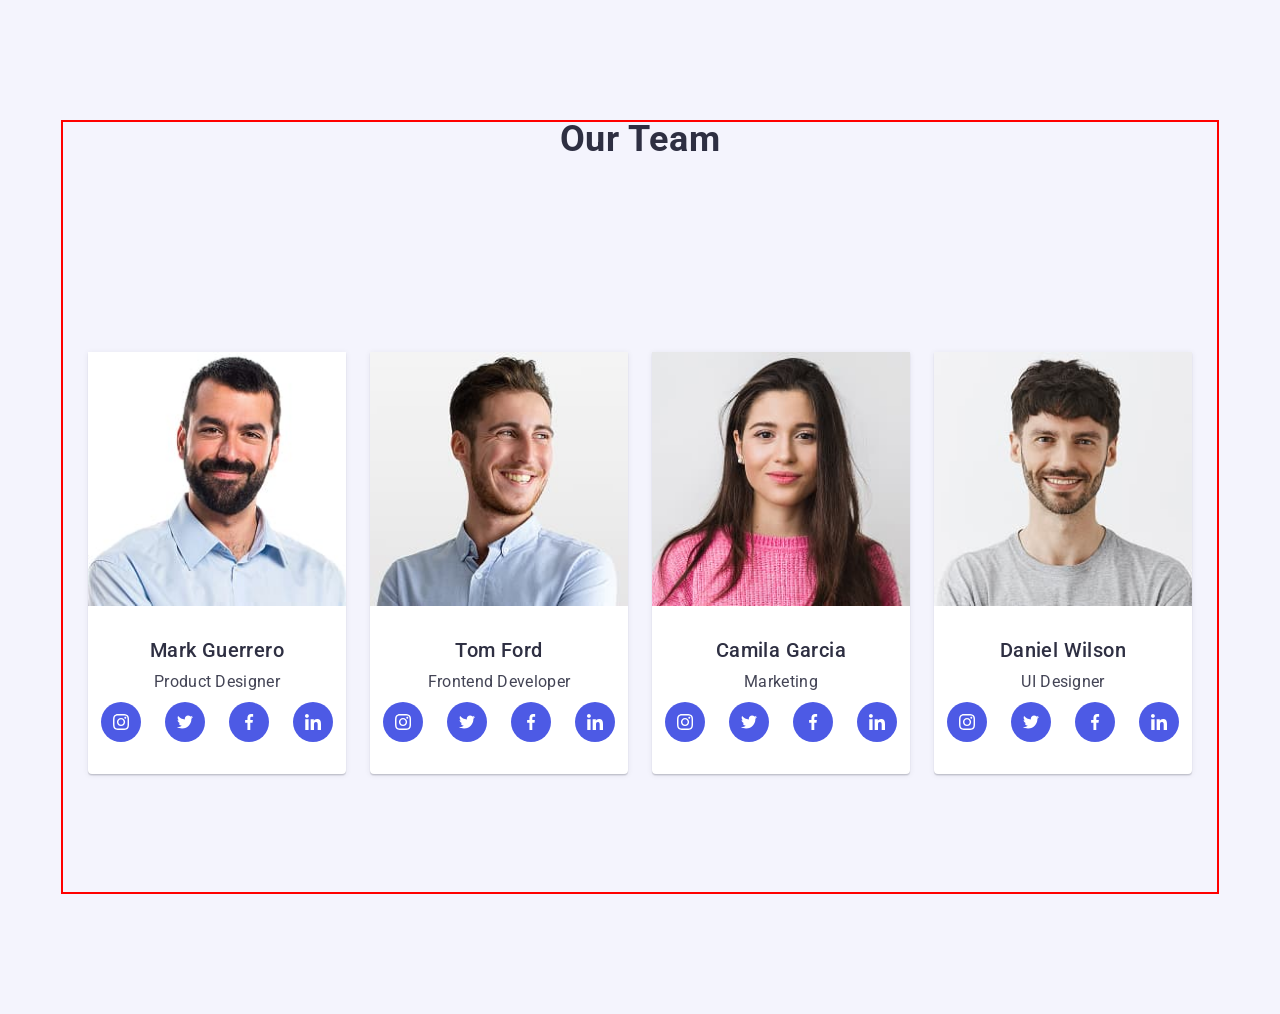
==== index.html @ e432838c "our-team-done_v1" ====
<!doctype html>
<html lang="en">
  <head>
    <meta charset="UTF-8" />
    <meta name="viewport" content="width=device-width, initial-scale=1.0" />
    <title>Web Studio</title>

    <!-- Normalize -->
    <link
      rel="stylesheet"
      href="https://cdnjs.cloudflare.com/ajax/libs/modern-normalize/3.0.1/modern-normalize.min.css"
      integrity="sha512-q6WgHqiHlKyOqslT/lgBgodhd03Wp4BEqKeW6nNtlOY4quzyG3VoQKFrieaCeSnuVseNKRGpGeDU3qPmabCANg=="
      crossorigin="anonymous"
      referrerpolicy="no-referrer"
    />

    <!-- Fonts -->
    <link rel="preconnect" href="https://fonts.googleapis.com" />
    <link rel="preconnect" href="https://fonts.gstatic.com" crossorigin />
    <link
      href="https://fonts.googleapis.com/css2?family=Raleway:ital,wght@0,700;1,700&family=Roboto:wght@100..900&display=swap"
      rel="stylesheet"
    />

    <!-- Custom CSS -->
    <link rel="stylesheet" href="./css/styles.css" />
  </head>
  <body>
    <!-- Header section -->
    <header class="header hide">
      <div class="container">
        <nav class="header-nav">
          <a class="logo header-logo" href="./index.html"
            >Web<span class="logo-part">Studio</span></a
          >

          <ul class="nav-menu">
            <li class="nav-menu-item">
              <a class="nav-menu-link current" href="./index.html">Studio</a>
            </li>
            <li class="nav-menu-item">
              <a class="nav-menu-link" href="./index.html">Portfolio</a>
            </li>
            <li class="nav-menu-item">
              <a class="nav-menu-link" href="./index.html">Contacts</a>
            </li>
          </ul>
        </nav>

        <address class="contacts">
          <ul class="contacts-list">
            <li class="contacts-item">
              <a class="contacts-link" href="mailto:info@devstudio.com"
                >info@devstudio.com</a
              >
            </li>
            <li class="contacts-item">
              <a class="contacts-link" href="tel:+110001111111"
                >+11 (000) 111-11-11</a
              >
            </li>
          </ul>
        </address>
      </div>
    </header>
    <main>
      <section class="hero hide">
        <div class="container">
          <div class="hero-wrapper">
            <h1 class="hero-title">Effective Solutions for Your Business</h1>
            <button class="btn" type="button">Order Service</button>
          </div>
        </div>
      </section>

      <!-- Section Our Features -->
      <section class="features section hide">
        <div class="container">
          <h2 class="visually-hidden">Our Features</h2>
          <ul class="features-menu">
            <li class="features-item">
              <div class="features-item-icon">
                <svg class="logo-icon" width="64" height="64">
                  <use href="./images/icons.svg#icon-antenna"></use>
                </svg>
              </div>
              <h3 class="features-item-name">Strategy</h3>
              <p class="features-item-text">
                Our goal is to identify the business problem to walk away with
                the perfect and creative solution.
              </p>
            </li>
            <li class="features-item">
              <div class="features-item-icon">
                <svg class="logo-icon" width="64" height="64">
                  <use href="./images/icons.svg#icon-clock"></use>
                </svg>
              </div>
              <h3 class="features-item-name">Punctuality</h3>
              <p class="features-item-text">
                Bring the key message to the brand's audience for the best price
                within the shortest possible time.
              </p>
            </li>
            <li class="features-item">
              <div class="features-item-icon">
                <svg class="logo-icon" width="64" height="64">
                  <use href="./images/icons.svg#icon-diagram"></use>
                </svg>
              </div>
              <h3 class="features-item-name">Diligence</h3>
              <p class="features-item-text">
                Research and confirm brands with the strongest digital growth
                opportunities and minimize risk.
              </p>
            </li>
            <li class="features-item">
              <div class="features-item-icon">
                <svg class="logo-icon" width="64" height="64">
                  <use href="./images/icons.svg#icon-astronaut"></use>
                </svg>
              </div>
              <h3 class="features-item-name">Technologies</h3>
              <p class="features-item-text">
                Design practice focused on digital experiences. We bring forth a
                deep passion for problem-solving.
              </p>
            </li>
          </ul>
        </div>
      </section>

      <!-- Section Our Team-->
      <section class="our-team section">
        <div class="container">
          <div class="our-team-wrapper">
            <h2 class="team-title">Our Team</h2>
            <ul class="our-team-menu">
              <li class="our-team-item">
                <img
                  class="team-photo"
                  src="./images/team-member-1.jpg"
                  width="264"
                  alt="Mark Guerrero"
                />
                <div class="team-content">
                  <h3 class="our-team-member">Mark Guerrero</h3>
                  <p class="our-team-position">Product Designer</p>
                  <div class="footer-icons">
                    <ul class="social-team-links">
                      <li class="footer-links">
                        <a
                          class="social-circle footer-social team-social"
                          href="./index.html"
                          target="_blank"
                        >
                          <svg class="social-icon" width="16" height="16">
                            <use href="./images/icons.svg#icon-instagram"></use>
                          </svg>
                        </a>
                      </li>
                      <li class="footer-links">
                        <a
                          class="social-circle footer-social team-social"
                          href="./index.html"
                          target="_blank"
                        >
                          <svg class="social-icon" width="16" height="16">
                            <use href="./images/icons.svg#icon-twitter"></use>
                          </svg>
                        </a>
                      </li>
                      <li class="footer-links">
                        <a
                          class="social-circle footer-social team-social"
                          href="./index.html"
                          target="_blank"
                        >
                          <svg class="social-icon" width="16" height="16">
                            <use href="./images/icons.svg#icon-facebook"></use>
                          </svg>
                        </a>
                      </li>
                      <li class="footer-links">
                        <a
                          class="social-circle footer-social team-social"
                          href="./index.html"
                          target="_blank"
                        >
                          <svg class="social-icon" width="16" height="16">
                            <use href="./images/icons.svg#icon-linkedin"></use>
                          </svg>
                        </a>
                      </li>
                    </ul>
                  </div>
                </div>
              </li>
              <li class="our-team-item">
                <img
                  class="team-photo"
                  src="./images/team-member-2.jpg"
                  width="264"
                  alt="Tom Ford"
                />
                <div class="team-content">
                  <h3 class="our-team-member">Tom Ford</h3>
                  <p class="our-team-position">Frontend Developer</p>
                  <div class="footer-icons">
                    <ul class="social-team-links">
                      <li class="footer-links">
                        <a
                          class="social-circle footer-social team-social"
                          href="./index.html"
                          target="_blank"
                        >
                          <svg class="social-icon" width="16" height="16">
                            <use href="./images/icons.svg#icon-instagram"></use>
                          </svg>
                        </a>
                      </li>
                      <li class="footer-links">
                        <a
                          class="social-circle footer-social team-social"
                          href="./index.html"
                          target="_blank"
                        >
                          <svg class="social-icon" width="16" height="16">
                            <use href="./images/icons.svg#icon-twitter"></use>
                          </svg>
                        </a>
                      </li>
                      <li class="footer-links">
                        <a
                          class="social-circle footer-social team-social"
                          href="./index.html"
                          target="_blank"
                        >
                          <svg class="social-icon" width="16" height="16">
                            <use href="./images/icons.svg#icon-facebook"></use>
                          </svg>
                        </a>
                      </li>
                      <li class="footer-links">
                        <a
                          class="social-circle footer-social team-social"
                          href="./index.html"
                          target="_blank"
                        >
                          <svg class="social-icon" width="16" height="16">
                            <use href="./images/icons.svg#icon-linkedin"></use>
                          </svg>
                        </a>
                      </li>
                    </ul>
                  </div>
                </div>
              </li>
              <li class="our-team-item">
                <img
                  class="team-photo"
                  src="./images/team-member-3.jpg"
                  width="264"
                  alt="Camila Garcia"
                />
                <div class="team-content">
                  <h3 class="our-team-member">Camila Garcia</h3>
                  <p class="our-team-position">Marketing</p>
                  <div class="footer-icons">
                    <ul class="social-team-links">
                      <li class="footer-links">
                        <a
                          class="social-circle footer-social team-social"
                          href="./index.html"
                          target="_blank"
                        >
                          <svg class="social-icon" width="16" height="16">
                            <use href="./images/icons.svg#icon-instagram"></use>
                          </svg>
                        </a>
                      </li>
                      <li class="footer-links">
                        <a
                          class="social-circle footer-social team-social"
                          href="./index.html"
                          target="_blank"
                        >
                          <svg class="social-icon" width="16" height="16">
                            <use href="./images/icons.svg#icon-twitter"></use>
                          </svg>
                        </a>
                      </li>
                      <li class="footer-links">
                        <a
                          class="social-circle footer-social team-social"
                          href="./index.html"
                          target="_blank"
                        >
                          <svg class="social-icon" width="16" height="16">
                            <use href="./images/icons.svg#icon-facebook"></use>
                          </svg>
                        </a>
                      </li>
                      <li class="footer-links">
                        <a
                          class="social-circle footer-social team-social"
                          href="./index.html"
                          target="_blank"
                        >
                          <svg class="social-icon" width="16" height="16">
                            <use href="./images/icons.svg#icon-linkedin"></use>
                          </svg>
                        </a>
                      </li>
                    </ul>
                  </div>
                </div>
              </li>
              <li class="our-team-item">
                <img
                  class="team-photo"
                  src="./images/team-member-4.jpg"
                  width="264"
                  alt="Daniel Wilson"
                />
                <div class="team-content">
                  <h3 class="our-team-member">Daniel Wilson</h3>
                  <p class="our-team-position">UI Designer</p>
                  <div class="footer-icons">
                    <ul class="social-team-links">
                      <li class="footer-links">
                        <a
                          class="social-circle footer-social team-social"
                          href="./index.html"
                          target="_blank"
                        >
                          <svg class="social-icon" width="16" height="16">
                            <use href="./images/icons.svg#icon-instagram"></use>
                          </svg>
                        </a>
                      </li>
                      <li class="footer-links">
                        <a
                          class="social-circle footer-social team-social"
                          href="./index.html"
                          target="_blank"
                        >
                          <svg class="social-icon" width="16" height="16">
                            <use href="./images/icons.svg#icon-twitter"></use>
                          </svg>
                        </a>
                      </li>
                      <li class="footer-links">
                        <a
                          class="social-circle footer-social team-social"
                          href="./index.html"
                          target="_blank"
                        >
                          <svg class="social-icon" width="16" height="16">
                            <use href="./images/icons.svg#icon-facebook"></use>
                          </svg>
                        </a>
                      </li>
                      <li class="footer-links">
                        <a
                          class="social-circle footer-social team-social"
                          href="./index.html"
                          target="_blank"
                        >
                          <svg class="social-icon" width="16" height="16">
                            <use href="./images/icons.svg#icon-linkedin"></use>
                          </svg>
                        </a>
                      </li>
                    </ul>
                  </div>
                </div>
              </li>
            </ul>
          </div>
        </div>
      </section>

      <!-- Section Our Portfolio-->
      <section class="our-portfolio section hide">
        <div class="container">
          <div class="portfolio-wrapper">
            <h2 class="portfolio-title">Our Portfolio</h2>
            <ul class="portfolio-menu">
              <li class="portfolio-item">
                <div class="portfolio-item-thumb">
                  <img
                    class="portfolio-img"
                    src="./images/our-project-1.jpg"
                    alt=""
                    width="360"
                    height="300"
                  />
                  <p class="overlay">
                    14 Stylish and User-Friendly App Design Concepts · Task
                    Manager App · Calorie Tracker App · Exotic Fruit Ecommerce
                    App · Cloud Storage App
                  </p>
                </div>
                <div class="portfolio-content">
                  <h3 class="portfolio-item-name">Banking App</h3>
                  <p class="portfolio-description">App</p>
                </div>
              </li>
              <li class="portfolio-item">
                <div class="portfolio-item-thumb">
                  <img
                    class="portfolio-img"
                    src="./images/our-project-2.jpg"
                    alt=""
                    width="360"
                    height="300"
                  />
                  <p class="overlay">
                    14 Stylish and User-Friendly App Design Concepts · Task
                    Manager App · Calorie Tracker App · Exotic Fruit Ecommerce
                    App · Cloud Storage App
                  </p>
                </div>
                <div class="portfolio-content">
                  <h3 class="portfolio-item-name">Cashless Payment</h3>
                  <p class="portfolio-description">Marketing</p>
                </div>
              </li>
              <li class="portfolio-item">
                <div class="portfolio-item-thumb">
                  <img
                    class="portfolio-img"
                    src="./images/our-project-3.jpg"
                    alt=""
                    width="360"
                    height="300"
                  />
                  <p class="overlay">
                    14 Stylish and User-Friendly App Design Concepts · Task
                    Manager App · Calorie Tracker App · Exotic Fruit Ecommerce
                    App · Cloud Storage App
                  </p>
                </div>
                <div class="portfolio-content">
                  <h3 class="portfolio-item-name">Meditation App</h3>
                  <p class="portfolio-description">App</p>
                </div>
              </li>
              <li class="portfolio-item">
                <div class="portfolio-item-thumb">
                  <img
                    class="portfolio-img"
                    src="./images/our-project-4.jpg"
                    alt=""
                    width="360"
                    height="300"
                  />
                  <p class="overlay">
                    14 Stylish and User-Friendly App Design Concepts · Task
                    Manager App · Calorie Tracker App · Exotic Fruit Ecommerce
                    App · Cloud Storage App
                  </p>
                </div>
                <div class="portfolio-content">
                  <h3 class="portfolio-item-name">Taxi Service</h3>
                  <p class="portfolio-description">Marketing</p>
                </div>
              </li>
              <li class="portfolio-item">
                <div class="portfolio-item-thumb">
                  <img
                    class="portfolio-img"
                    src="./images/our-project-5.jpg"
                    alt=""
                    width="360"
                    height="300"
                  />
                  <p class="overlay">
                    14 Stylish and User-Friendly App Design Concepts · Task
                    Manager App · Calorie Tracker App · Exotic Fruit Ecommerce
                    App · Cloud Storage App
                  </p>
                </div>
                <div class="portfolio-content">
                  <h3 class="portfolio-item-name">Screen Illustrations</h3>
                  <p class="portfolio-description">Design</p>
                </div>
              </li>
              <li class="portfolio-item">
                <div class="portfolio-item-thumb">
                  <img
                    class="portfolio-img"
                    src="./images/our-project-6.jpg"
                    alt=""
                    width="360"
                    height="300"
                  />
                  <p class="overlay">
                    14 Stylish and User-Friendly App Design Concepts · Task
                    Manager App · Calorie Tracker App · Exotic Fruit Ecommerce
                    App · Cloud Storage App
                  </p>
                </div>
                <div class="portfolio-content">
                  <h3 class="portfolio-item-name">Online Courses</h3>
                  <p class="portfolio-description">Marketing</p>
                </div>
              </li>
            </ul>
          </div>
        </div>
      </section>
    </main>

    <!-- Footer -->
    <footer class="footer hide">
      <div class="container">
        <div class="footer-flex">
          <div class="footer-left-part">
            <a class="logo footer-logo" href="./index.html"
              >Web<span class="logo-part">Studio</span></a
            >
            <p class="footer-text">
              Increase the flow of customers and sales for your business with
              digital marketing & growth solutions.
            </p>
          </div>
          <div class="footer-right-part">
            <p class="social-title">Social media</p>
            <div class="footer-icons">
              <ul class="social-footer-links">
                <li class="footer-links">
                  <a
                    class="social-circle footer-social"
                    href="./index.html"
                    target="_blank"
                  >
                    <svg class="social-icon" width="24" height="24">
                      <use href="./images/icons.svg#icon-instagram"></use>
                    </svg>
                  </a>
                </li>
                <li class="footer-links">
                  <a
                    class="social-circle footer-social"
                    href="./index.html"
                    target="_blank"
                  >
                    <svg class="social-icon" width="24" height="24">
                      <use href="./images/icons.svg#icon-twitter"></use>
                    </svg>
                  </a>
                </li>
                <li class="footer-links">
                  <a
                    class="social-circle footer-social"
                    href="./index.html"
                    target="_blank"
                  >
                    <svg class="social-icon" width="24" height="24">
                      <use href="./images/icons.svg#icon-facebook"></use>
                    </svg>
                  </a>
                </li>
                <li class="footer-links">
                  <a
                    class="social-circle footer-social"
                    href="./index.html"
                    target="_blank"
                  >
                    <svg class="social-icon" width="24" height="24">
                      <use href="./images/icons.svg#icon-linkedin"></use>
                    </svg>
                  </a>
                </li>
              </ul>
            </div>
          </div>
          <div class="footer-subscribe">
            <p class="social-title">Subscribe</p>
            <form class="footer-form" name="subscribeForm">
              <label class="footer-form-label">
                <input
                  class="footer-form-field"
                  type="email"
                  name="email"
                  placeholder="E-mail"
                />
              </label>

              <button class="btn-subscribe" type="submit">
                Subscribe
                <svg class="subscribe-icon" width="24" height="24">
                  <use href="./images/icons.svg#icon-send"></use>
                </svg>
              </button>
            </form>
          </div>
        </div>
      </div>
    </footer>

    <!-- Modal window -->

    <div class="backdrop">
      <div class="modal">
        <button
          class="modal-button"
          type="button"
          aria-label="Close modal button"
        >
          <svg class="modal-button-icon" width="8" height="8">
            <use href="./images/icons.svg#icon-close"></use>
          </svg>
        </button>
        <p class="modal-title">Leave your contacts and we will call you back</p>

        <form class="order-form" name="order">
          <div class="order-wrapper">
            <label class="order-label" for="userName">Name</label>
            <div class="order-field">
              <input
                class="order-input"
                type="text"
                id="userName"
                name="userName"
              />
              <svg class="order-icon" width="18" height="24">
                <use href="./images/icons.svg#icon-person"></use>
              </svg>
            </div>
          </div>

          <div class="order-wrapper">
            <label class="order-label" for="userPhone">Phone</label>
            <div class="order-field">
              <input
                class="order-input"
                type="tel"
                id="userPhone"
                name="userPhone"
              />
              <svg class="order-icon" width="18" height="24">
                <use href="./images/icons.svg#icon-phone"></use>
              </svg>
            </div>
          </div>

          <div class="order-wrapper">
            <label class="order-label" for="userEmail">Email</label>
            <div class="order-field">
              <input
                class="order-input"
                type="email"
                id="userEmail"
                name="userEmail"
              />
              <svg class="order-icon" width="18" height="24">
                <use href="./images/icons.svg#icon-email"></use>
              </svg>
            </div>
          </div>

          <div class="order-wrapper">
            <label class="order-label" for="userComment">Comment</label>
            <textarea
              class="order-comment"
              name="userComment"
              id="userComment"
              rows="8"
              placeholder="Text input"
            ></textarea>
          </div>

          <div class="user-policy-row">
            <label class="user-policy">
              <input
                class="user-policy-check visually-hidden"
                type="checkbox"
                name="userPolicy"
                id="userPolicy"
                value="true"
                checked
              />
              <span class="order-toggler">
                <svg class="policy-icon" width="10" height="8">
                  <use href="./images/icons.svg#icon-check"></use>
                </svg>
              </span>
              <span class="policy-text">
                I accept the terms and conditions of the
                <a class="policy-link" href="#">Privacy Policy</a>
              </span>
            </label>
          </div>

          <div class="send-button">
            <button class="btn send-btn" type="submit">Send</button>
          </div>
        </form>
      </div>
    </div>
  </body>
</html>
---- css/styles.css ----
.hide {
    display: none;
}

/* #region base */
ul,
li {
    padding: 0;
    margin: 0;
    list-style-type: none;
}

body {
    font-family: Roboto, sans-serif;
    color: #434455;
    background-color: #fff;
}

a {
    text-decoration: none;
    color: currentColor;
}

p {
    line-height: 1.5;
    letter-spacing: 0.02em;
    margin: 0;
}

button {
    padding: 0;
    border: none;
    background-color: transparent;
    cursor: pointer;
}

address {
    font-style: normal;
}

h1, h2, h3, h4, h5, h6 {
    margin: 0;
}

h2 {
    font-weight: 700;
    font-size: 36px;
    line-height: 1.11;
    letter-spacing: 0.02em;
    text-align: center;
    color: #2e2f42;
}

h3 {
    line-height: 1.2;
    letter-spacing: 0.02em;
    color: #2e2f42;
}

img {
    display: block;
    max-width: 100%;
    height: auto;
}

.container {
    min-width: 320px;
    max-width: 320px;
    padding: 0 16px;
    margin: 0 auto;

    outline: 2px solid red;
    outline-offset: -2px;;
} 

@media screen and (min-width: 768px){
    .container {
        max-width: 768px;
    }
}

@media screen and (min-width: 1158px){
    .container {
        max-width: 1158px;
        padding: 0 15px;
    }
}

/* #endregion */

.logo {
    margin-right: 76px;
    font-family: "Raleway", sans-serif;
    font-weight: 700;
    font-size: 18px;
    line-height: 1.17;
    letter-spacing: 0.03em;
    text-transform: uppercase;
    color: #4d5ae5;

}

.section {
    padding-bottom: 96px;
    padding-top: 96px;

}

@media only screen and (min-width: 1158px) {
  .section {
    padding-bottom: 120px;
    padding-top: 120px;
  }

}
.header-logo .logo-part {
    color: #2e2f42;
}

.header {
    border-bottom: 1px solid #e7e9fc;
    box-shadow: 0 1px 6px 0 rgba(46, 47, 66, 0.08), 0 1px 1px 0 rgba(46, 47, 66, 0.16), 0 2px 1px 0 rgba(46, 47, 66, 0.08);
}

.header > .container {
    display: flex;
    align-items: center;
}

.header-nav {
    display: flex;
    align-items: center;
}

.nav-menu {
    display: flex;
    align-items: flex-start;
    justify-content: flex-start;
    flex-direction: row;
    gap: 40px;
      
}

.contacts {
    margin-left: auto;
}

.contacts-list {
    display: flex;
    gap: 40px;
}

.nav-menu-link {
    display: block;
    padding: 24px 0;
    font-weight: 500;
    font-size: 16px;
    line-height: 1.5;
    letter-spacing: 0.02em;
    color: #2e2f42;

    transition: color 250ms cubic-bezier(0.4, 0, 0.2, 1);
}

.nav-menu-link.current {
    position: relative;
}

.nav-menu-link.current::after {
    content: '';
    position: absolute;
    left: 0;
    bottom: -1px;
    width: 100%;
    height: 4px;
    border-radius: 2px;
    background-color: #404bbf;
}

.nav-menu-link:hover,
.nav-menu-link:focus,
.contacts-link:hover,
.contacts-link:focus,
.nav-menu-link.current {
    color: #404bbf;
}

.contacts-link {
    display: block;
    padding: 24px 0;
    font-size: 16px;
    line-height: 1.5;
    letter-spacing: 0.02em;
    color: #434455;
    transition: color 250ms cubic-bezier(0.4, 0, 0.2, 1);
}

/* #region Footer */
.footer-logo .logo-part {
    color: #f4f4fd;
}

.footer-logo {
    margin-bottom: 16px;
}

.footer-text {
    color: #f4f4fd;
}
/* #endregion */

/* #region Hero */
.hero
 {
    /* max-width: 1440px;
    margin: 0 auto; */
    background-color: #2e2f42;
    padding: 188px 0;
    background-image: 
        linear-gradient(rgba(46, 47, 66, 0.7), rgba(46, 47, 66, 0.7)),
        url(../images/hero-bg.jpg);
    background-size: cover;
    background-repeat: no-repeat;
    background-position: center;
}


.hero-title {
    width: 496px;
    margin-bottom: 48px;
    font-size: 56px;
    line-height: 1.07;
    letter-spacing: 0.02em;
    text-align: center;
    color: #fff;
}

.hero-wrapper {
    display: flex;
    align-items: center;
    flex-direction: column;

}

.btn {
    border-radius: 4px;
    padding: 16px 32px;
    box-shadow: 0 4px 4px 0 rgba(0, 0, 0, 0.15);
    line-height: 1.5;
    letter-spacing: 0.04em;
    background-color: #4d5ae5;
    color: #fff;
    font-weight: 500;
    font-size: 16px;
    transition: background-color 250ms cubic-bezier(0.4, 0, 0.2, 1);
}

.btn:focus,
.btn:hover {
    background-color: #404bbf;
    
}
/* #endregion */


/* #region Features */



.features-menu {
    display: flex;
    justify-content: center;
    gap: 24px;
}


.visually-hidden,
.read-only {
        position: absolute;
        width: 1px;
        height: 1px;
        margin: -1px;
        border: 0;
        padding: 0;
        white-space: nowrap;
        clip-path: inset(100%);
        clip: rect(0 0 0 0);
        overflow: hidden;
    }

.features-item-icon {
    border: 1px solid #8e8f99;
    border-radius: 4px;
    width: 264px;
    height: 112px;
    background-color: #f4f4fd;
    margin-bottom: 8px;
    display: flex;
    align-items: center;
    justify-content: center;
}

.features-item-name {
    margin-bottom: 8px;
    font-weight: 500;
    font-size: 20px;
    line-height: 1.2;
    letter-spacing: 0.02em;

}

.features-item-text {
    line-height: 1.5;
    letter-spacing: 0.02em;

}

.features-item {
    
    width: calc((100% - 24px * 3) / 4);
}

/* #endregion */

/* #region Our Team */

.our-team {
    background-color: #f4f4fd;
}



.our-team-menu {
    display: flex;
    flex-direction: column;
    align-items: center;
    justify-content: center;   
    gap: 72px;
}

@media only screen and (min-width: 767.98px) {
  .our-team-menu {
    flex-direction: row;
    flex-wrap: wrap;
    /* gap: 32px; */
    gap: 64px 24px;
    padding: 108px 96px;
  }
}

@media only screen and (min-width: 1158px) {
    .our-team-menu {
        gap: 24px;
        padding: 120px 0px;
    }
}

.our-team-wrapper > .team-title {
    margin-bottom: 72px;
}

.our-team-item {
    background-color: #fff;
    border-radius: 0 0 4px 4px;
    /* width: 264px; */
    box-shadow: 0 2px 1px 0 rgba(46, 47, 66, 0.08), 0 1px 1px 0 rgba(46, 47, 66, 0.16), 0 1px 6px 0 rgba(46, 47, 66, 0.08);
}

@media only screen and (min-width: 768px) {
.our-team-item {
    width: calc((100% - 32px * 1) / 2);
  }
}

@media only screen and (min-width: 1158px) {
    .our-team-item {
        width: calc((100% - 32px * 3) / 4);
    }
}

.our-team-member {
    text-align: center;
    line-height: 1.2;
    font-weight: 500;
    font-size: 20px;
    margin-bottom: 8px;
}


.team-content {
    padding: 32px 16px;
}



.our-team-position {
    text-align: center;
    padding-bottom: 8px;
}

.social-circle {
    background-color: #4d5ae5;
    border-radius: 50%;
    overflow: hidden;
    display: flex;
    align-items: center;
    justify-content: center;
    transition: background-color 250ms cubic-bezier(0.4, 0, 0.2, 1);
}


.social-team-links {
    display: flex;
    align-items: center;
    justify-content: center;
    gap: 24px;
}

.member-socials {
    display: flex;
    align-items: center;
    justify-content: center;
    gap: 36px;
}

/* #endregion */

/* #region Our Portfolio */


.portfolio-menu {
    display: flex;
    flex-wrap: wrap;
    column-gap: 24px;
    row-gap: 48px;
}

.portfolio-item {
    width: calc((100% - 24px * 2) / 3);
    transition: box-shadow 250ms cubic-bezier(0.4, 0, 0.2, 1);
}

.portfolio-content {
    padding: 32px 16px;
    border: 1px solid #e7e9fc;
    border-top: none;
}

.portfolio-title {
    margin-bottom: 72px;
}

.portfolio-img {
    margin-bottom: 32px;
}

.portfolio-item-thumb {
    position: relative;
    overflow: hidden;
}

.overlay {
    position: absolute;
    top: 0;
    left: 0;
    transform: translateY(100%);
    transition: transform 250ms cubic-bezier(0.4, 0, 0.2, 1);
    

    padding: 40px 32px;
    width: 100%;
    height: 100%;

    display: flex;


    font-size: 16px;
    line-height: 1.5;
    letter-spacing: 0.02em;
    color: #f4f4fd;
    background-color: #4d5ae5;
}

.portfolio-item:hover {
    box-shadow: 
        0 2px 1px 0 rgba(46, 47, 66, 0.08),
        0 1px 1px 0 rgba(46, 47, 66, 0.16),
        0 1px 6px 0 rgba(46, 47, 66, 0.08);
}

.portfolio-item:hover .overlay{
    transform: translateY(0);
    
}


.portfolio-item-name {
    font-weight: 500;
    font-size: 20px;
    line-height: 1.2;
    margin-bottom: 8px;
}

.portfolio-description {
    font-weight: 400;
    font-size: 16px;
    line-height: 1.5;
    margin-bottom: 0;
}
/* #endregion */

/* #region Footer */
.footer {
    padding: 100px 0;
    background-color: #2e2f42;
}

.footer-left-part {
    display: flex;
    flex-direction: column;
    width: 264px;
    margin-right: 120px;
}

.footer-right-part {
    width: 208px;
    height: 80px;
    margin-right: 80px;
}

.footer-flex {
    display: flex;
    align-items: baseline;
}

.social-title {
    font-weight: 500;
    font-size: 16px;
    line-height: 1.5;
    letter-spacing: 0.02em;
    color: #fff;
    margin-bottom: 16px;
}

.social-footer-links {
    display: flex;
    align-items: center;
    justify-content: center;
    gap: 16px;
}


.footer-social {
    fill: #fff;
    height: 40px;
    width: 40px;
}


.social-circle:hover,
.social-circle:focus {
    background-color: #31d0aa;
}


.team-social:hover,
.team-social:focus {
    background-color: #404bbf;
}

.footer-form {
    display: flex;
    gap: 24px;
}

.footer-subscribe {
    width: 453px;
    height: 80px;
}


.footer-form-field {
    border: 1px solid #fff;
    border-radius: 4px;
    width: 264px;
    height: 40px;
    box-shadow: 0 4px 4px 0 rgba(0, 0, 0, 0.15);
    outline: transparent;
    background-color: transparent;
    color: #fff;
    padding-left: 16px;
    transition: border 250ms cubic-bezier(0.4, 0, 0.2, 1);
    font-weight: 400;
    font-size: 12px;
    line-height: 2;
    letter-spacing: 0.04em;
}

.footer-form-field::placeholder {
    font-weight: 400;
    font-size: 12px;
    line-height: 2;
    letter-spacing: 0.04em;
    color: #fff;
}

.footer-form-field:hover,
.footer-form-field:focus {
    border: 1px solid #31d0aa;
}

.btn-subscribe {
    display: flex;
    align-items: center;
    justify-content: center;
    gap: 16px;

    padding: 8px 24px;
    min-width: 165px;
    height: 40px;
    background-color: #4d5ae5;
    border-radius: 4px;
    border: none;

    font-family: "Roboto", sans-serif;
    font-weight: 500;
    font-size: 16px;
    line-height: 1.5;
    letter-spacing: 0.04em;
    text-align: center;
    color: #fff;
    transition: background-color 250ms cubic-bezier(0.4, 0, 0.2, 1);
    
}

.btn-subscribe:hover,
.btn-subscribe:focus {
    background-color: #31d0aa;
}

.subscribe-icon {
    fill: #fff;
}

/* #endregion */

/* #region Modal window */
.backdrop {
    position: fixed;
    top: 0;
    left: 0;
    width: 100%;
    height: 100%;
    background-color: rgba(46, 47, 66, 0.4);

    opacity: 0;
    visibility: hidden;
    pointer-events: none;
}

.backdrop.is-open {
    opacity: 1;
    visibility: visible;
    pointer-events: initial;
}
.modal {
    position: absolute;
    top: 50%;
    left: 50%;
    transform: translate(-50%, -50%);
    width: 408px;
    min-height: 584px;

    padding: 72px 24px 24px 24px;

    border-radius: 4px;
    background-color: #fcfcfc;
    box-shadow: 0 1px 1px 0 rgba(0, 0, 0, 0.14), 0 1px 3px 0 rgba(0, 0, 0, 0.12), 0 2px 1px 0 rgba(0, 0, 0, 0.2);
}

.modal-button {
    border: 1px solid rgba(0, 0, 0, 0.1);
    position: absolute;
    background-color: #e7e9fc;
    border-radius: 4px;
    height: 24px;
    width: 24px;
    overflow: hidden;
    display: flex;
    align-items: center;
    justify-content: center;
    border-radius: 50%;
    top: 24px;
    right: 24px;
    fill: #2e2f42;
    transition: fill 250ms cubic-bezier(0.4, 0, 0.2, 1), background-color 250ms cubic-bezier(0.4, 0, 0.2, 1);
}

.modal-button:hover,
.modal-button:focus{
    fill: #fff;
    background-color: #404bbf;
}

.modal-title {
    font-weight: 500;
    font-size: 16px;
    margin-bottom: 16px;
    line-height: 1.5;
    letter-spacing: 0.02em;
    text-align: center;
    color: #2e2f42;
}
/* #endregion */

/* #region Form */

.order-form {
    display: flex;
    flex-direction: column;
    gap: 8px;
}

.order-wrapper {
    font-weight: 400;
    font-size: 12px;
    line-height: 1.17;
    letter-spacing: 0.04em;
    color: #8e8f99;
}


.order-label {
    display: block;
    margin-bottom: 4px;
}

.order-field {
    position: relative;
}

.order-input {
    width: 100%;
    height: 40px;
    padding: 11px 38px;
    border: 1px solid rgba(46, 47, 66, 0.4);
    border-radius: 4px;
    outline: transparent;
    transition: border 250ms cubic-bezier(0.4, 0, 0.2, 1);
}

.order-input:focus {
    border: 1px solid #4d5ae5;
}

.order-icon {
    position: absolute;
    top: 50%;
    left: 16px;
    transform: translateY(-50%);
    fill: #2e2f42;
    pointer-events: none;
    transition: fill 250ms cubic-bezier(0.4, 0, 0.2, 1);
}

.order-input:focus + .order-icon {
    fill: #4d5ae5;
}

.order-comment {
    width: 100%;
    height: 120px; 


    font-size: 12px;
    line-height: 1.17;
    letter-spacing: 0.04em;

    padding: 8px 16px;

    outline: none;
    color: #2e2f42;
    border: 1px solid rgba(46, 47, 66, 0.4);
    border-radius: 4px;
    resize: none;

    transition: border 250ms cubic-bezier(0.4, 0, 0.2, 1);
}

.order-comment::placeholder {
    color: rgba(46, 47, 66, 0.4);
}

.order-comment:focus {
    border: 1px solid #4d5ae5;
}

/* Custom checkbox */

.user-policy-row {
    display: flex;
    align-items: center;
    justify-content: flex-start;
}

.user-policy {
    display: flex;
    align-items: center;
    justify-content: flex-start;
    flex-direction: row;
    gap: 8px;
    /* margin-bottom: 24px; */
    font-weight: 400;
    font-size: 12px;
    line-height: 1.33;
    letter-spacing: 0.04em;
    color: #8e8f99;
}

.order-toggler {
    display: flex;
    align-items: center;
    justify-content: center;
    height: 16px;
    width: 16px;
    border-radius: 2px;
    border: 1px solid rgba(46, 47, 66, 0.4);
    cursor: pointer;
    flex-shrink: 0;
    background-color:transparent;
    transition: background-color 250ms cubic-bezier(0.4, 0, 0.2, 1);
}

.user-policy-check:checked + .order-toggler {
    background-color: #404bbf;
    border-color: transparent;
}
.policy-icon {
    opacity: 0;
    transition: opacity 250ms cubic-bezier(0.4, 0, 0.2, 1);
}

.user-policy-check:checked + .order-toggler > .policy-icon {
    opacity: 1;
}

.policy-link {
    line-height: 1.33;
    text-decoration: underline;
    text-decoration-skip-ink: none;
    color: #4d5ae5;
}

.send-button {
    display: flex;
    align-items: center;
    justify-content: center;
    margin-top: 16px;
}

.send-btn {
    width: 169px;
    height: 56px;
}

/* #endregion */
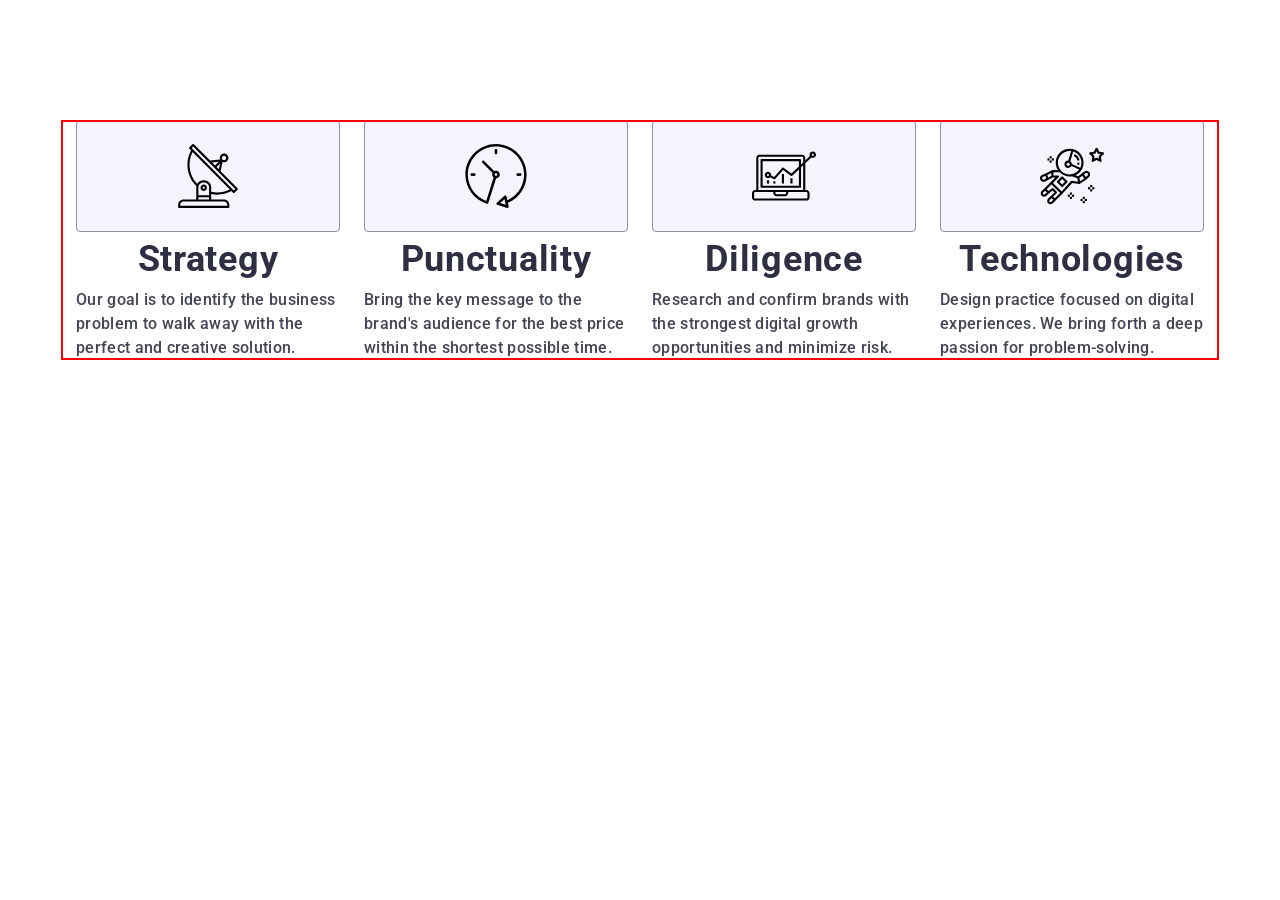
==== commit 8f41aea9: "our-team and feat half done" ====
--- a/index.html
+++ b/index.html
@@ -74,12 +74,12 @@
       </section>
 
       <!-- Section Our Features -->
-      <section class="features section hide">
+      <section class="features section">
         <div class="container">
           <h2 class="visually-hidden">Our Features</h2>
           <ul class="features-menu">
             <li class="features-item">
-              <div class="features-item-icon">
+              <div class="features-item-icon hide">
                 <svg class="logo-icon" width="64" height="64">
                   <use href="./images/icons.svg#icon-antenna"></use>
                 </svg>
@@ -91,7 +91,7 @@
               </p>
             </li>
             <li class="features-item">
-              <div class="features-item-icon">
+              <div class="features-item-icon hide">
                 <svg class="logo-icon" width="64" height="64">
                   <use href="./images/icons.svg#icon-clock"></use>
                 </svg>
@@ -103,7 +103,7 @@
               </p>
             </li>
             <li class="features-item">
-              <div class="features-item-icon">
+              <div class="features-item-icon hide">
                 <svg class="logo-icon" width="64" height="64">
                   <use href="./images/icons.svg#icon-diagram"></use>
                 </svg>
@@ -115,7 +115,7 @@
               </p>
             </li>
             <li class="features-item">
-              <div class="features-item-icon">
+              <div class="features-item-icon hide">
                 <svg class="logo-icon" width="64" height="64">
                   <use href="./images/icons.svg#icon-astronaut"></use>
                 </svg>
@@ -131,7 +131,7 @@
       </section>
 
       <!-- Section Our Team-->
-      <section class="our-team section">
+      <section class="our-team section hide">
         <div class="container">
           <div class="our-team-wrapper">
             <h2 class="team-title">Our Team</h2>
--- a/css/styles.css
+++ b/css/styles.css
@@ -269,8 +269,27 @@
 
 .features-menu {
     display: flex;
+    flex-direction: column;
+    align-items: center;
     justify-content: center;
+    gap: 72px;
+  
+}
+
+@media only screen and (min-width: 767.98px) {
+  .features-menu {
     gap: 24px;
+    flex-direction: row;
+    flex-wrap: wrap;
+  }
+}
+
+@media only screen and (min-width: 1158px) {
+    .features-menu {
+        display: flex;
+        justify-content: center;
+        gap: 24px;
+    }
 }
 
 
@@ -288,36 +307,60 @@
         overflow: hidden;
     }
 
-.features-item-icon {
-    border: 1px solid #8e8f99;
-    border-radius: 4px;
-    width: 264px;
-    height: 112px;
-    background-color: #f4f4fd;
+
+
+@media only screen and (min-width: 1158px) {
+  .features-item-icon {
+        border: 1px solid #8e8f99;
+        border-radius: 4px;
+        width: 264px;
+        height: 112px;
+        background-color: #f4f4fd;
+        margin-bottom: 8px;
+        display: flex;
+        align-items: center;
+        justify-content: center;
+  }
+}
+
+.features-item-name {
+    font-weight: 700;
+    font-size: 36px;
     margin-bottom: 8px;
-    display: flex;
-    align-items: center;
-    justify-content: center;
-}
-
-.features-item-name {
-    margin-bottom: 8px;
+    line-height: 1.11;
+    letter-spacing: 0.02em;
+    text-align: center;
+    /* margin-bottom: 8px;
     font-weight: 500;
     font-size: 20px;
     line-height: 1.2;
-    letter-spacing: 0.02em;
-
-}
+    letter-spacing: 0.02em; */
+}
+
+
 
 .features-item-text {
+    font-weight: 500;
+    font-size: 16px;
     line-height: 1.5;
     letter-spacing: 0.02em;
-
 }
 
 .features-item {
+    width: 100%;
     
-    width: calc((100% - 24px * 3) / 4);
+}
+
+@media only screen and (min-width: 767.98px) {
+  .features-item {
+    width: calc((100% - 24px * 1) / 2);
+  }
+}
+
+@media only screen and (min-width: 1158px) {
+    .features-item {
+        width: calc((100% - 24px * 3) / 4);
+    }
 }
 
 /* #endregion */
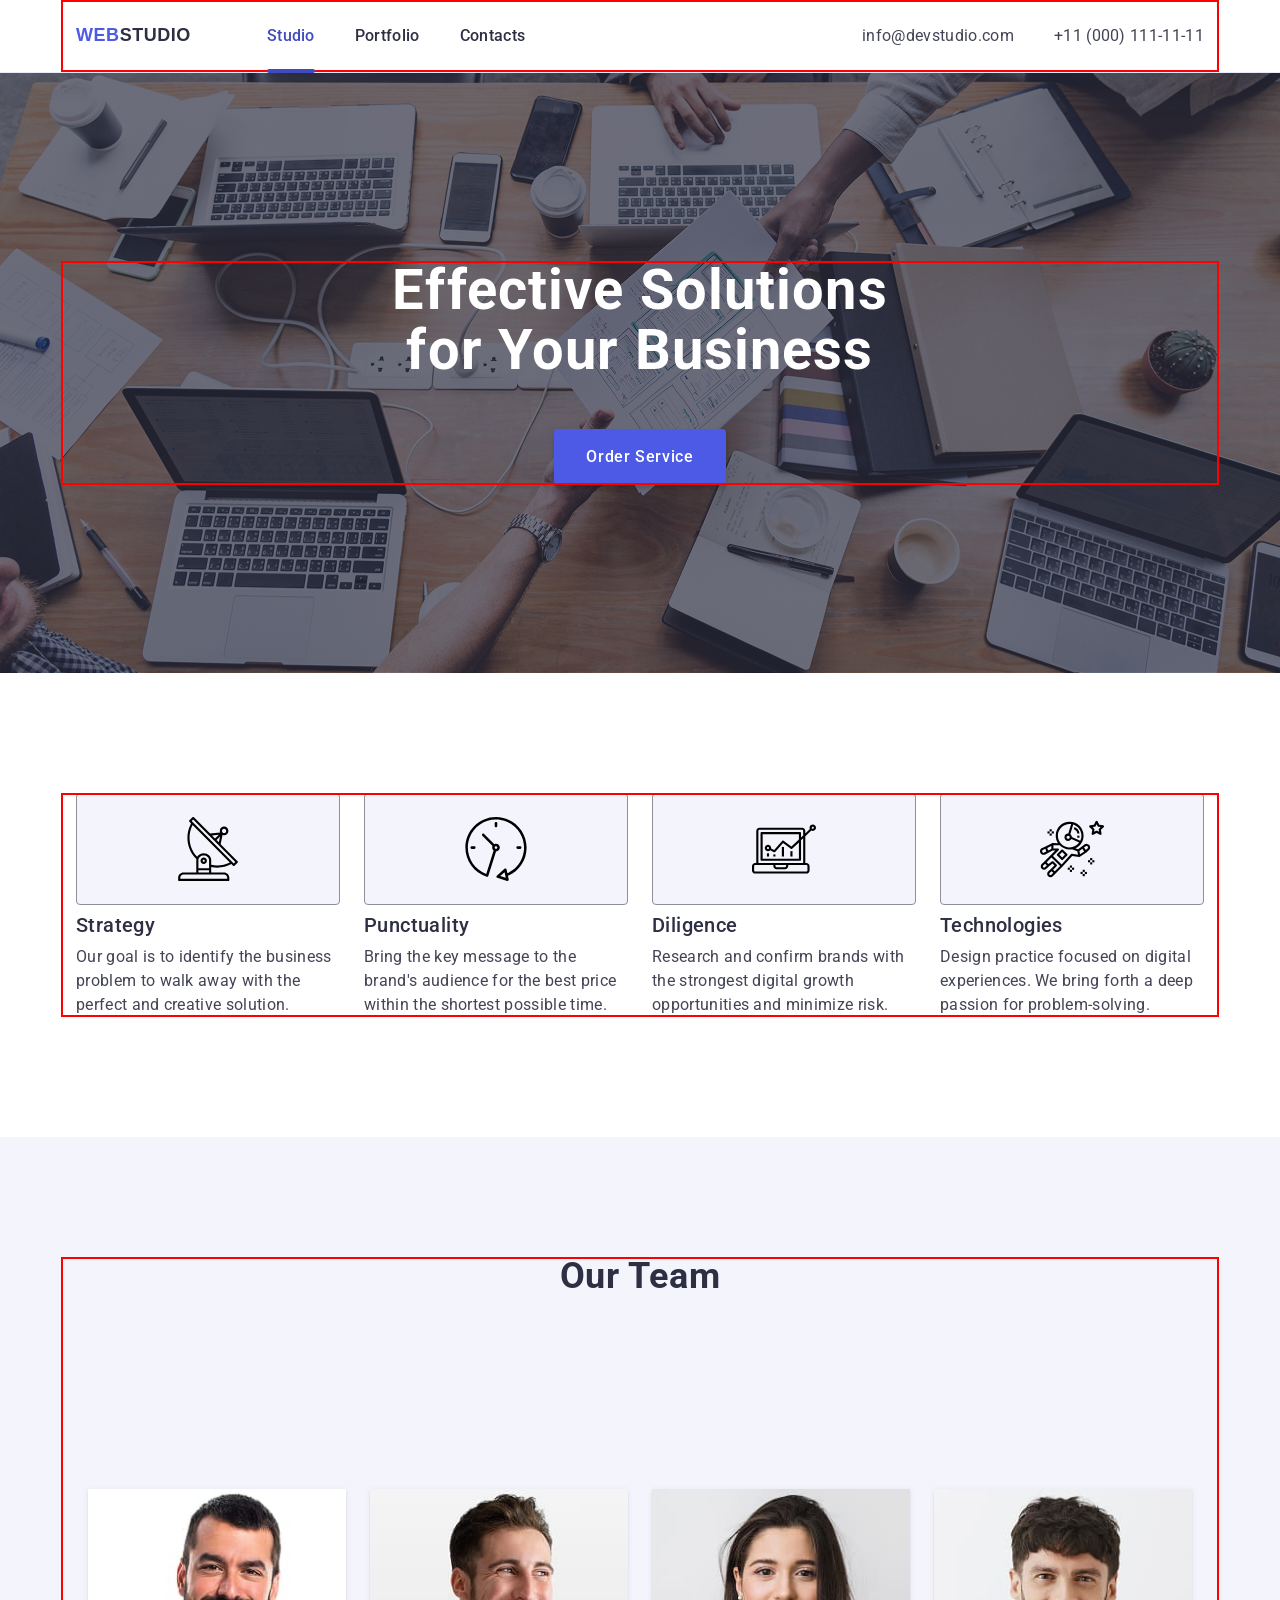
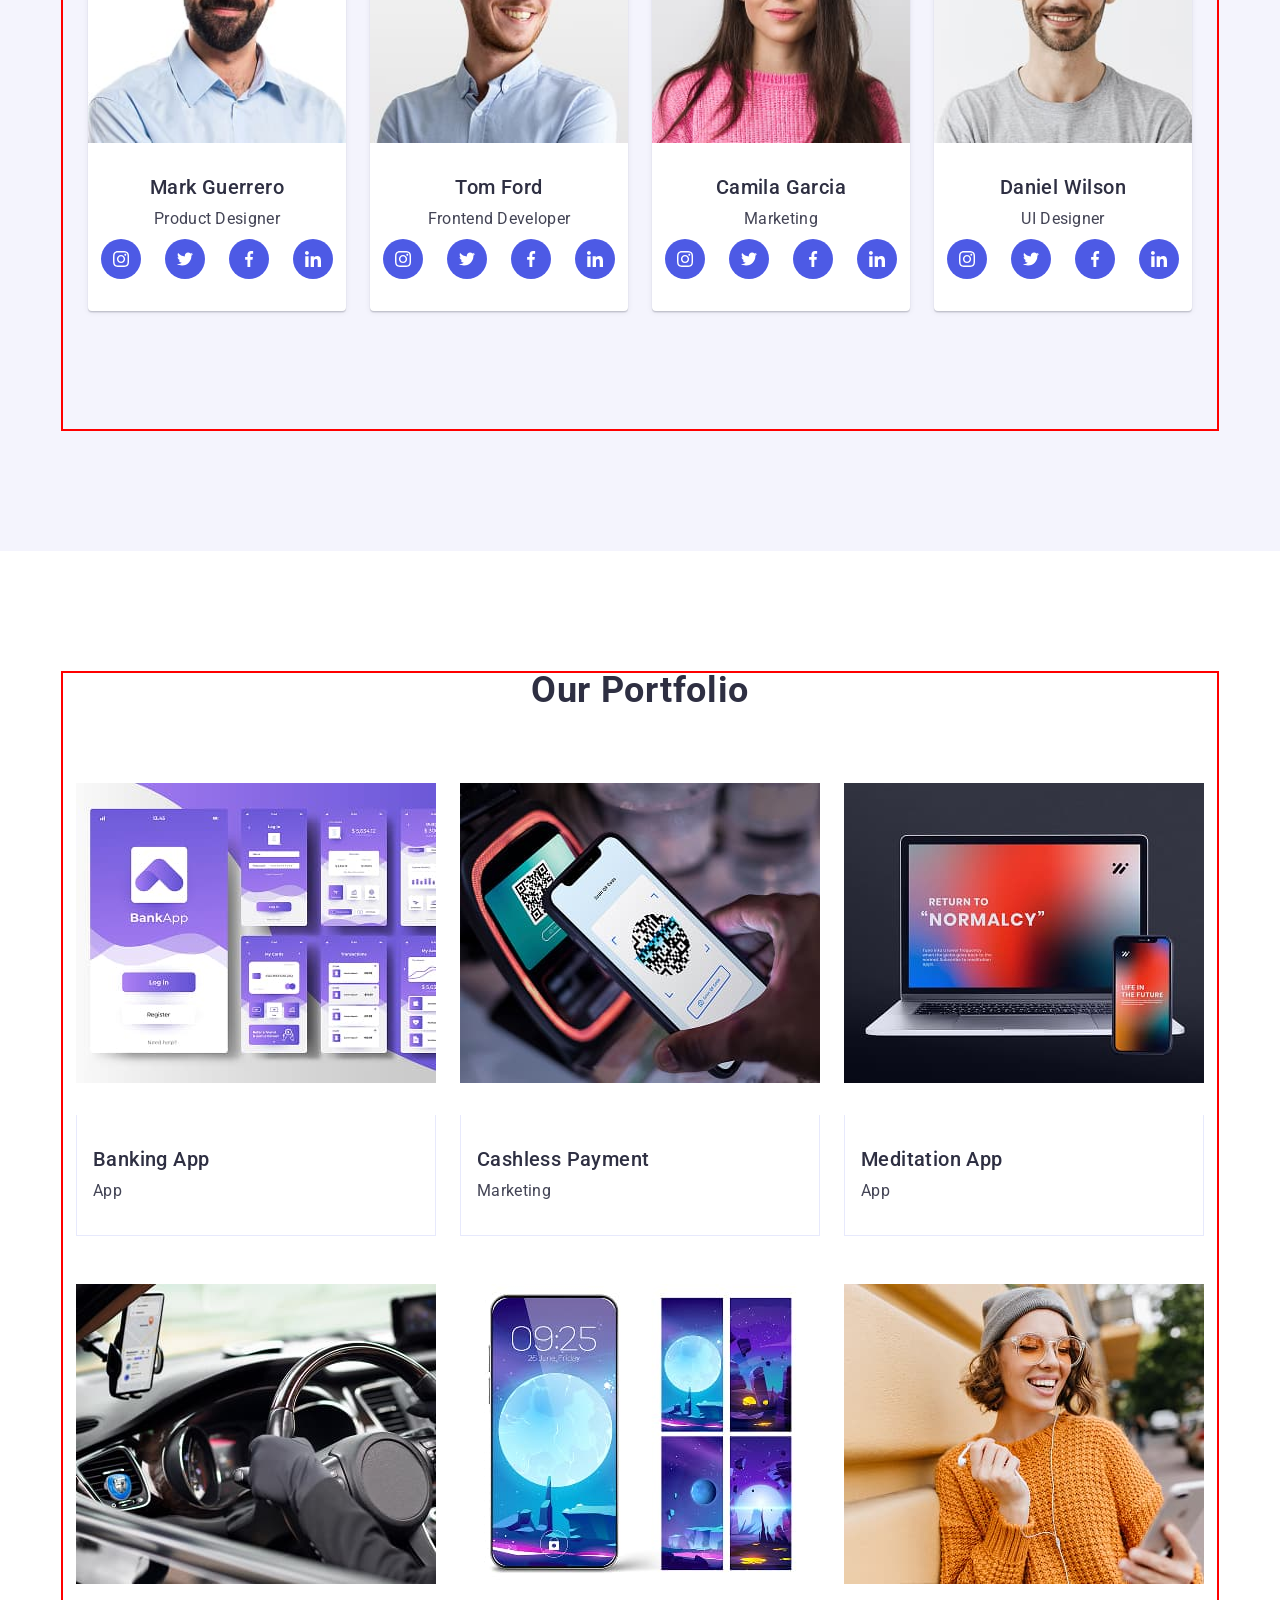
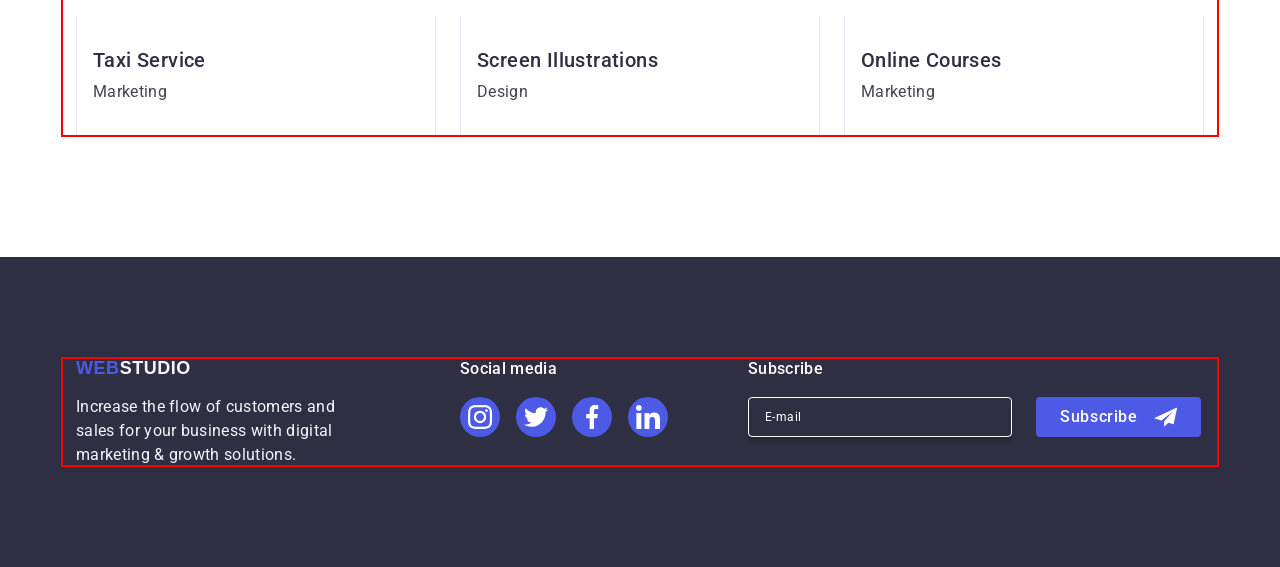
==== commit 554e9b60: "+2 sections" ====
--- a/index.html
+++ b/index.html
@@ -27,13 +27,17 @@
   </head>
   <body>
     <!-- Header section -->
-    <header class="header hide">
+    <header class="header">
       <div class="container">
         <nav class="header-nav">
           <a class="logo header-logo" href="./index.html"
             >Web<span class="logo-part">Studio</span></a
           >
-
+          <button class="mobile-menu-btn" type="button">
+            <svg class="mobile-menu-icon" width="28" height="28">
+              <use href="./images/icons.svg#icon-burger"></use>
+            </svg>
+          </button>
           <ul class="nav-menu">
             <li class="nav-menu-item">
               <a class="nav-menu-link current" href="./index.html">Studio</a>
@@ -64,7 +68,7 @@
       </div>
     </header>
     <main>
-      <section class="hero hide">
+      <section class="hero">
         <div class="container">
           <div class="hero-wrapper">
             <h1 class="hero-title">Effective Solutions for Your Business</h1>
@@ -131,7 +135,7 @@
       </section>
 
       <!-- Section Our Team-->
-      <section class="our-team section hide">
+      <section class="our-team section">
         <div class="container">
           <div class="our-team-wrapper">
             <h2 class="team-title">Our Team</h2>
@@ -382,7 +386,7 @@
       </section>
 
       <!-- Section Our Portfolio-->
-      <section class="our-portfolio section hide">
+      <section class="our-portfolio section">
         <div class="container">
           <div class="portfolio-wrapper">
             <h2 class="portfolio-title">Our Portfolio</h2>
@@ -394,7 +398,6 @@
                     src="./images/our-project-1.jpg"
                     alt=""
                     width="360"
-                    height="300"
                   />
                   <p class="overlay">
                     14 Stylish and User-Friendly App Design Concepts · Task
@@ -414,7 +417,6 @@
                     src="./images/our-project-2.jpg"
                     alt=""
                     width="360"
-                    height="300"
                   />
                   <p class="overlay">
                     14 Stylish and User-Friendly App Design Concepts · Task
@@ -434,7 +436,6 @@
                     src="./images/our-project-3.jpg"
                     alt=""
                     width="360"
-                    height="300"
                   />
                   <p class="overlay">
                     14 Stylish and User-Friendly App Design Concepts · Task
@@ -454,7 +455,6 @@
                     src="./images/our-project-4.jpg"
                     alt=""
                     width="360"
-                    height="300"
                   />
                   <p class="overlay">
                     14 Stylish and User-Friendly App Design Concepts · Task
@@ -474,7 +474,6 @@
                     src="./images/our-project-5.jpg"
                     alt=""
                     width="360"
-                    height="300"
                   />
                   <p class="overlay">
                     14 Stylish and User-Friendly App Design Concepts · Task
@@ -494,7 +493,6 @@
                     src="./images/our-project-6.jpg"
                     alt=""
                     width="360"
-                    height="300"
                   />
                   <p class="overlay">
                     14 Stylish and User-Friendly App Design Concepts · Task
@@ -514,7 +512,7 @@
     </main>
 
     <!-- Footer -->
-    <footer class="footer hide">
+    <footer class="footer">
       <div class="container">
         <div class="footer-flex">
           <div class="footer-left-part">
@@ -701,5 +699,89 @@
         </form>
       </div>
     </div>
+
+    <!-- Mobile menu -->
+    <div class="mobile-menu">
+      <button
+        class="mobile-menu-close"
+        type="button"
+        aria-label="Close mobile menu button"
+      >
+        <svg class="mobile-button-icon" width="8" height="8">
+          <use href="./images/icons.svg#icon-close"></use>
+        </svg>
+      </button>
+      <ul class="mobile-menu-nav">
+        <li class="mobile-menu-nav-item">
+          <a class="mobile-menu-nav-link current" href="#">Studio</a>
+        </li>
+        <li class="mobile-menu-nav-item">
+          <a class="mobile-menu-nav-link" href="#">Portfolio</a>
+        </li>
+        <li class="mobile-menu-nav-item">
+          <a class="mobile-menu-nav-link" href="#">Contacts</a>
+        </li>
+      </ul>
+
+      <ul class="mobile-menu-contacts">
+        <li class="mobile-menu-contacts-item">
+          <a class="mobile-menu-contacts-link" href="tel:+110001111111"
+            >+11 (000) 111-11-11</a
+          >
+        </li>
+        <li class="mobile-menu-contacts-item">
+          <a class="mobile-menu-contacts-link" href="mailto:info@devstudio.com"
+            >info@devstudio.com</a
+          >
+        </li>
+      </ul>
+
+      <ul class="social-footer-links mobile-social">
+        <li class="footer-links">
+          <a
+            class="social-circle footer-social"
+            href="./index.html"
+            target="_blank"
+          >
+            <svg class="social-icon" width="24" height="24">
+              <use href="./images/icons.svg#icon-instagram"></use>
+            </svg>
+          </a>
+        </li>
+        <li class="footer-links">
+          <a
+            class="social-circle footer-social"
+            href="./index.html"
+            target="_blank"
+          >
+            <svg class="social-icon" width="24" height="24">
+              <use href="./images/icons.svg#icon-twitter"></use>
+            </svg>
+          </a>
+        </li>
+        <li class="footer-links">
+          <a
+            class="social-circle footer-social"
+            href="./index.html"
+            target="_blank"
+          >
+            <svg class="social-icon" width="24" height="24">
+              <use href="./images/icons.svg#icon-facebook"></use>
+            </svg>
+          </a>
+        </li>
+        <li class="footer-links">
+          <a
+            class="social-circle footer-social"
+            href="./index.html"
+            target="_blank"
+          >
+            <svg class="social-icon" width="24" height="24">
+              <use href="./images/icons.svg#icon-linkedin"></use>
+            </svg>
+          </a>
+        </li>
+      </ul>
+    </div>
   </body>
 </html>
--- a/css/styles.css
+++ b/css/styles.css
@@ -16,6 +16,10 @@
     background-color: #fff;
 }
 
+body:has(.mobile-menu.is-open) {
+    overflow-y: hidden;
+}
+
 a {
     text-decoration: none;
     color: currentColor;
@@ -89,7 +93,7 @@
 /* #endregion */
 
 .logo {
-    margin-right: 76px;
+    margin-right: 149px;
     font-family: "Raleway", sans-serif;
     font-weight: 700;
     font-size: 18px;
@@ -100,6 +104,12 @@
 
 }
 
+@media only screen and (min-width: 767.98px) {
+.logo {
+    margin-right: 76px;
+  }
+}
+
 .section {
     padding-bottom: 96px;
     padding-top: 96px;
@@ -131,6 +141,8 @@
     display: flex;
     align-items: center;
 }
+
+
 
 .nav-menu {
     display: flex;
@@ -141,13 +153,37 @@
       
 }
 
+@media only screen and (max-width: 767.98px) {
+    .nav-menu {
+        display: none;
+    
+  }
+}
+
+
 .contacts {
     margin-left: auto;
 }
 
+@media only screen and (max-width: 767.98px) {
+  .contacts {
+    display: none;
+  }
+}
+
 .contacts-list {
     display: flex;
+    flex-direction: column;
+    gap: 16px;
+
+}
+
+@media only screen and (min-width: 1158px) {
+.contacts-list {
+    display: flex;
+    flex-direction: row;
     gap: 40px;
+  }
 }
 
 .nav-menu-link {
@@ -181,7 +217,8 @@
 .nav-menu-link:focus,
 .contacts-link:hover,
 .contacts-link:focus,
-.nav-menu-link.current {
+.nav-menu-link.current,
+.mobile-menu-nav-link.current {
     color: #404bbf;
 }
 
@@ -194,6 +231,17 @@
     color: #434455;
     transition: color 250ms cubic-bezier(0.4, 0, 0.2, 1);
 }
+
+@media only screen and (min-width: 768px) and (max-width: 1157.98px) {
+.contacts-link {
+        padding: 0px;
+        font-size: 12px;
+        line-height: 1.17;
+        letter-spacing: 0.04em;
+    }
+
+}
+
 
 /* #region Footer */
 .footer-logo .logo-part {
@@ -326,18 +374,25 @@
 .features-item-name {
     font-weight: 700;
     font-size: 36px;
+    line-height: 1.11;
+    letter-spacing: 0.02em;
+    text-align: center;
     margin-bottom: 8px;
-    line-height: 1.11;
-    letter-spacing: 0.02em;
-    text-align: center;
-    /* margin-bottom: 8px;
-    font-weight: 500;
-    font-size: 20px;
-    line-height: 1.2;
-    letter-spacing: 0.02em; */
-}
-
-
+}
+
+@media only screen and (min-width: 768px) {
+  .features-item-name {
+    text-align: left;
+  }
+}
+
+@media only screen and (min-width: 1158px) {
+    .features-item-name {
+        font-weight: 500;
+        font-size: 20px;
+        line-height: 1.2;
+    }
+}
 
 .features-item-text {
     font-weight: 500;
@@ -345,6 +400,13 @@
     line-height: 1.5;
     letter-spacing: 0.02em;
 }
+
+@media only screen and (min-width: 1158px) {
+  .features-item-text {
+    font-weight: 400;
+  }
+}
+
 
 .features-item {
     width: 100%;
@@ -473,14 +535,48 @@
 
 .portfolio-menu {
     display: flex;
+    align-items: center;
+    justify-content: flex-start;
+    flex-direction: column;
+    gap: 72px;
+} 
+
+ @media only screen and (min-width: 768px) {
+  .portfolio-menu {
+    display: flex;
     flex-wrap: wrap;
-    column-gap: 24px;
-    row-gap: 48px;
-}
+    align-items: center;
+    flex-direction: row;
+    justify-content: flex-start;
+    gap: 24px;
+  }
+}
+
+@media only screen and (min-width: 1158px) {
+    .portfolio-menu {
+        flex-direction: row;
+        flex-wrap: wrap;
+        column-gap: 24px;
+        row-gap: 48px;
+    }
+} 
 
 .portfolio-item {
-    width: calc((100% - 24px * 2) / 3);
+    width: 100%;
+    /* width: calc((100% - 24px * 2) / 3); */
     transition: box-shadow 250ms cubic-bezier(0.4, 0, 0.2, 1);
+}
+
+@media only screen and (min-width: 767.98px) {
+  .portfolio-item {
+    width: calc((100% - 24px * 1) / 2);
+  }
+}
+
+@media only screen and (min-width: 1158px) {
+    .portfolio-item {
+        width: calc((100% - 24px * 2) / 3);
+    }
 }
 
 .portfolio-content {
@@ -488,6 +584,12 @@
     border: 1px solid #e7e9fc;
     border-top: none;
 }
+
+/* @media only screen and (min-width: 320px) {
+  .portfolio-content {
+    padding: 0;
+  }
+} */
 
 .portfolio-title {
     margin-bottom: 72px;
@@ -536,7 +638,6 @@
     
 }
 
-
 .portfolio-item-name {
     font-weight: 500;
     font-size: 20px;
@@ -615,6 +716,7 @@
     display: flex;
     gap: 24px;
 }
+
 
 .footer-subscribe {
     width: 453px;
@@ -852,7 +954,7 @@
     justify-content: flex-start;
     flex-direction: row;
     gap: 8px;
-    /* margin-bottom: 24px; */
+
     font-weight: 400;
     font-size: 12px;
     line-height: 1.33;
@@ -906,4 +1008,114 @@
     height: 56px;
 }
 
-/* #endregion */+/* #endregion */
+
+/* #region mobile menu */
+
+.mobile-menu-btn {
+    display: flex;
+    align-items: center;
+    justify-content: center;
+    padding: 16px 0px;
+}
+
+
+
+@media only screen and (min-width: 768px) {
+.mobile-menu-btn {
+    display: none;
+  }
+}
+
+.mobile-menu {
+    position: fixed;
+    top: 0;
+    left: 0;
+    display: flex;
+    flex-direction: column;
+    width: 100%;
+    height: 100%;
+    background-color: #fff;
+
+    padding: 72px 16px 40px;
+
+    transform: translateX(100%);
+    transition: transform 300ms ease-out;
+}
+
+.mobile-menu.is-open {
+    transform: translateX(0);
+}
+
+.mobile-menu-close{
+    border: 1px solid rgba(0, 0, 0, 0.1);
+        position: absolute;
+        background-color: #e7e9fc;
+        border-radius: 4px;
+        height: 24px;
+        width: 24px;
+        overflow: hidden;
+        display: flex;
+        align-items: center;
+        justify-content: center;
+        border-radius: 50%;
+        top: 24px;
+        right: 24px;
+        fill: #2e2f42;
+        transition: fill 250ms
+}
+
+@media only screen and (min-width: 768px) {
+    .mobile-menu-close {
+        display: none;
+    }
+}
+
+.mobile-button-icon {}
+
+.mobile-menu-nav {
+    margin-bottom: auto;
+}
+
+.mobile-menu-nav-item {}
+
+.mobile-menu-nav-item:not(:last-child) {
+    margin-bottom: 40px;
+}
+
+.mobile-menu-nav-link {
+    font-weight: 700;
+    font-size: 36px;
+    line-height: 1.11111;
+    letter-spacing: 0.02em;
+}
+
+.mobile-menu-contacts {
+    margin-bottom: 48px;
+}
+
+.mobile-menu-contacts-item {}
+
+.mobile-menu-contacts-item:not(:last-child) {
+    margin-bottom: 24px;
+}
+
+.mobile-menu-contacts-link {
+    font-weight: 500;
+    font-size: 20px;
+    line-height: 1.2;
+    letter-spacing: 0.02em;
+}
+
+.mobile-menu-contacts-item:first-child .mobile-menu-contacts-link {
+    color: #4d5ae5;
+}
+
+.mobile-social {
+    gap: 40px;
+}
+
+
+/* #endregion */
+
+
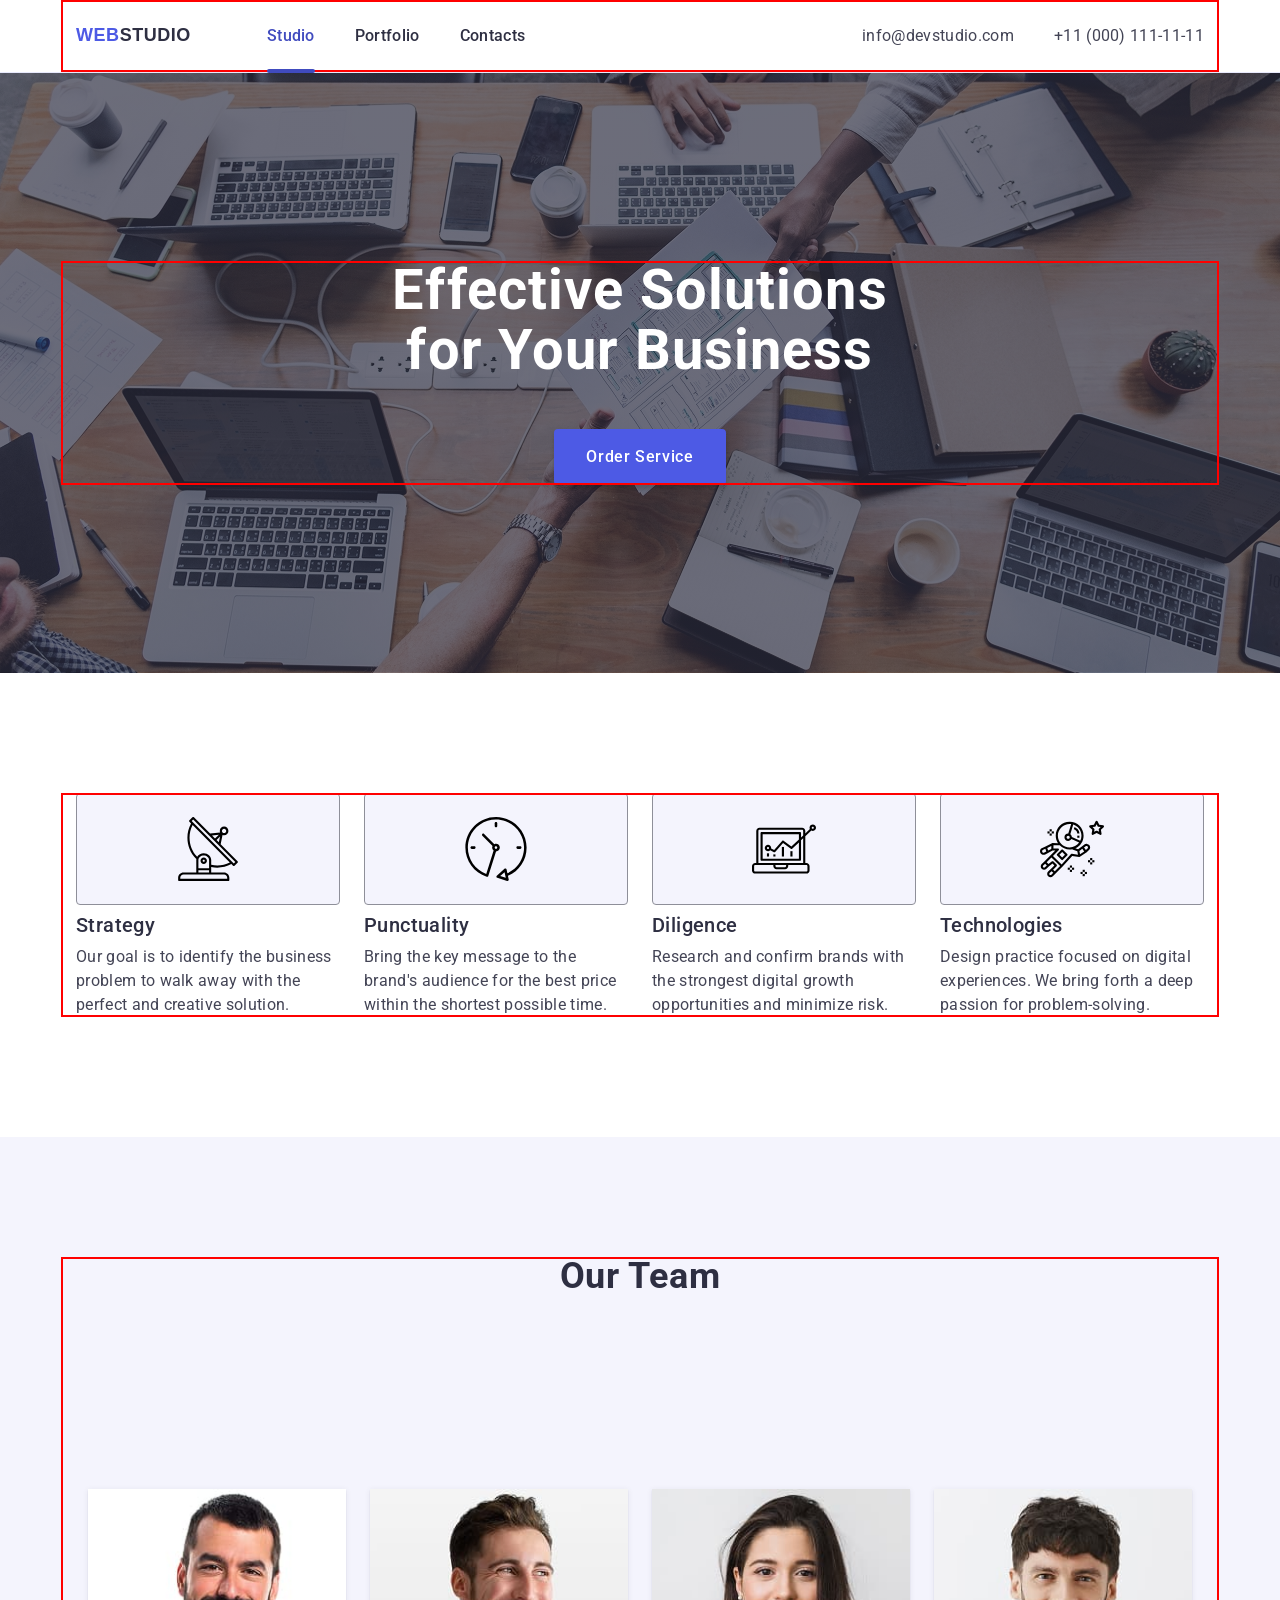
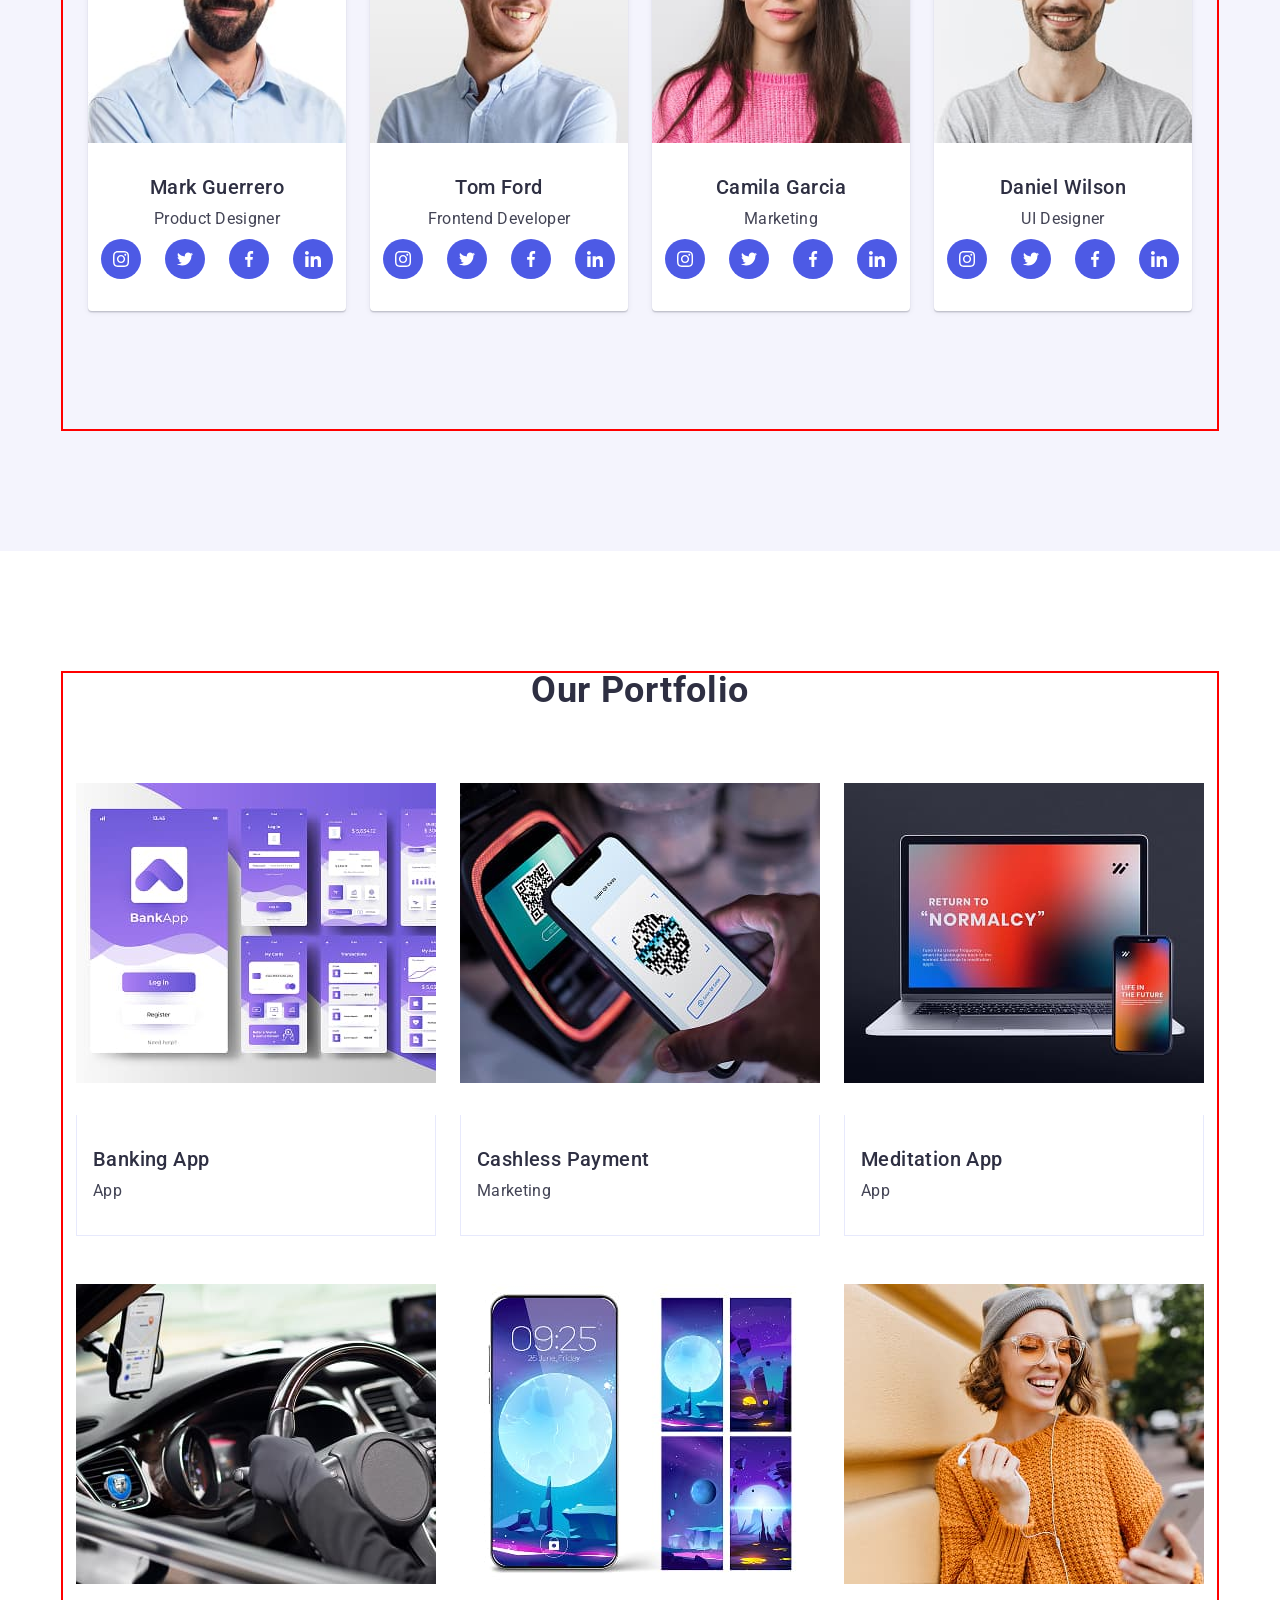
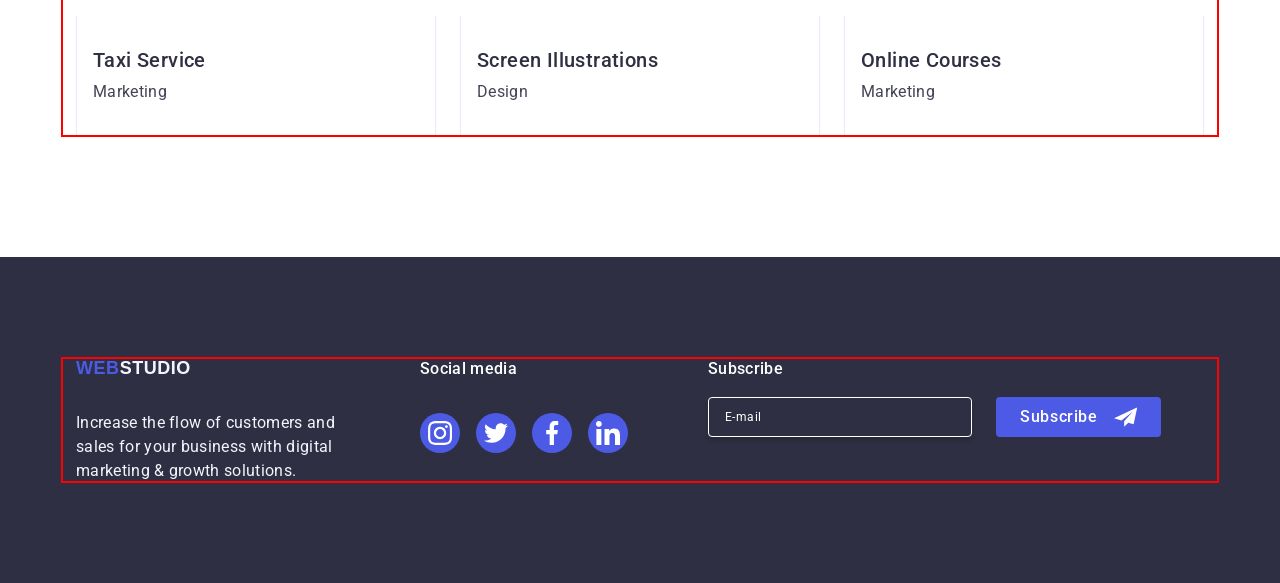
==== commit ebf4f21b: "adding retinization and stuff" ====
--- a/index.html
+++ b/index.html
@@ -143,8 +143,14 @@
               <li class="our-team-item">
                 <img
                   class="team-photo"
+                  srcset="
+                    ./images/team-member-1.jpg    1x,
+                    ./images/team-member-1@2x.jpg 2x
+                  "
                   src="./images/team-member-1.jpg"
                   width="264"
+                  height="260"
+                  loading="lazy"
                   alt="Mark Guerrero"
                 />
                 <div class="team-content">
@@ -203,8 +209,14 @@
               <li class="our-team-item">
                 <img
                   class="team-photo"
+                  srcset="
+                    ./images/team-member-2.jpg    1x,
+                    ./images/team-member-2@2x.jpg 2x
+                  "
                   src="./images/team-member-2.jpg"
                   width="264"
+                  height="260"
+                  loading="lazy"
                   alt="Tom Ford"
                 />
                 <div class="team-content">
@@ -263,8 +275,14 @@
               <li class="our-team-item">
                 <img
                   class="team-photo"
+                  srcset="
+                    ./images/team-member-3.jpg    1x,
+                    ./images/team-member-3@2x.jpg 2x
+                  "
                   src="./images/team-member-3.jpg"
                   width="264"
+                  height="260"
+                  loading="lazy"
                   alt="Camila Garcia"
                 />
                 <div class="team-content">
@@ -323,8 +341,14 @@
               <li class="our-team-item">
                 <img
                   class="team-photo"
+                  srcset="
+                    ./images/team-member-4.jpg    1x,
+                    ./images/team-member-4@2x.jpg 2x
+                  "
                   src="./images/team-member-4.jpg"
                   width="264"
+                  height="260"
+                  loading="lazy"
                   alt="Daniel Wilson"
                 />
                 <div class="team-content">
@@ -395,9 +419,15 @@
                 <div class="portfolio-item-thumb">
                   <img
                     class="portfolio-img"
+                    srcset="
+                      ./images/our-project-1.jpg    1x,
+                      ./images/our-project-1@2x.jpg 2x
+                    "
                     src="./images/our-project-1.jpg"
                     alt=""
                     width="360"
+                    height="300"
+                    loading="lazy"
                   />
                   <p class="overlay">
                     14 Stylish and User-Friendly App Design Concepts · Task
@@ -414,9 +444,15 @@
                 <div class="portfolio-item-thumb">
                   <img
                     class="portfolio-img"
+                    srcset="
+                      ./images/our-project-2.jpg    1x,
+                      ./images/our-project-2@2x.jpg 2x
+                    "
                     src="./images/our-project-2.jpg"
                     alt=""
                     width="360"
+                    height="300"
+                    loading="lazy"
                   />
                   <p class="overlay">
                     14 Stylish and User-Friendly App Design Concepts · Task
@@ -433,9 +469,15 @@
                 <div class="portfolio-item-thumb">
                   <img
                     class="portfolio-img"
+                    srcset="
+                      ./images/our-project-3.jpg    1x,
+                      ./images/our-project-3@2x.jpg 2x
+                    "
                     src="./images/our-project-3.jpg"
                     alt=""
                     width="360"
+                    height="300"
+                    loading="lazy"
                   />
                   <p class="overlay">
                     14 Stylish and User-Friendly App Design Concepts · Task
@@ -452,9 +494,15 @@
                 <div class="portfolio-item-thumb">
                   <img
                     class="portfolio-img"
+                    srcset="
+                      ./images/our-project-4.jpg    1x,
+                      ./images/our-project-4@2x.jpg 2x
+                    "
                     src="./images/our-project-4.jpg"
                     alt=""
                     width="360"
+                    height="300"
+                    loading="lazy"
                   />
                   <p class="overlay">
                     14 Stylish and User-Friendly App Design Concepts · Task
@@ -471,9 +519,15 @@
                 <div class="portfolio-item-thumb">
                   <img
                     class="portfolio-img"
+                    srcset="
+                      ./images/our-project-5.jpg    1x,
+                      ./images/our-project-5@2x.jpg 2x
+                    "
                     src="./images/our-project-5.jpg"
                     alt=""
                     width="360"
+                    height="300"
+                    loading="lazy"
                   />
                   <p class="overlay">
                     14 Stylish and User-Friendly App Design Concepts · Task
@@ -490,9 +544,15 @@
                 <div class="portfolio-item-thumb">
                   <img
                     class="portfolio-img"
+                    srcset="
+                      ./images/our-project-6.jpg    1x,
+                      ./images/our-project-6@2x.jpg 2x
+                    "
                     src="./images/our-project-6.jpg"
                     alt=""
                     width="360"
+                    height="300"
+                    loading="lazy"
                   />
                   <p class="overlay">
                     14 Stylish and User-Friendly App Design Concepts · Task
--- a/css/styles.css
+++ b/css/styles.css
@@ -68,7 +68,7 @@
 }
 
 .container {
-    min-width: 320px;
+    width: 100%;
     max-width: 320px;
     padding: 0 16px;
     margin: 0 auto;
@@ -92,8 +92,12 @@
 
 /* #endregion */
 
+
+.header .logo {
+    margin-right: 149px;
+}
+
 .logo {
-    margin-right: 149px;
     font-family: "Raleway", sans-serif;
     font-weight: 700;
     font-size: 18px;
@@ -105,7 +109,7 @@
 }
 
 @media only screen and (min-width: 767.98px) {
-.logo {
+.header .logo {
     margin-right: 76px;
   }
 }
@@ -243,51 +247,102 @@
 }
 
 
-/* #region Footer */
-.footer-logo .logo-part {
-    color: #f4f4fd;
-}
-
-.footer-logo {
-    margin-bottom: 16px;
-}
-
-.footer-text {
-    color: #f4f4fd;
-}
-/* #endregion */
-
 /* #region Hero */
 .hero
  {
-    /* max-width: 1440px;
-    margin: 0 auto; */
+    max-width: 1440px;
+    margin: 0 auto;
+    padding: 72px 0;
     background-color: #2e2f42;
-    padding: 188px 0;
     background-image: 
-        linear-gradient(rgba(46, 47, 66, 0.7), rgba(46, 47, 66, 0.7)),
-        url(../images/hero-bg.jpg);
+    linear-gradient(rgba(46, 47, 66, 0.7), rgba(46, 47, 66, 0.7)),
+    url(../images/hero-bg_mob@1x.jpg);
     background-size: cover;
     background-repeat: no-repeat;
     background-position: center;
+
+}
+
+@media (min-resolution: 192dpi), (min-resolution: 2dppx) {
+  .hero {
+        background-image:
+                linear-gradient(rgba(46, 47, 66, 0.7), rgba(46, 47, 66, 0.7)),
+                url(../images/hero-bg_mob@2x.jpg);
+  }
+}
+
+@media only screen and (min-width: 768px) {
+  .hero {
+        background-image:
+                linear-gradient(rgba(46, 47, 66, 0.7), rgba(46, 47, 66, 0.7)),
+                url(../images/hero-bg_tab@1x.jpg);
+  }
+
+  @media (min-resolution: 192dpi),
+  (min-resolution: 2dppx) {
+      .hero {
+          background-image:
+              linear-gradient(rgba(46, 47, 66, 0.7), rgba(46, 47, 66, 0.7)),
+              url(../images/hero-bg_tab@2x.jpg);
+      }
+  }
+}
+
+
+@media only screen and (min-width: 1158px) {
+  .hero {
+    background-image:
+            linear-gradient(rgba(46, 47, 66, 0.7), rgba(46, 47, 66, 0.7)),
+            url(../images/hero-bg_desk@1x.jpg);
+    padding: 188px 0;
+  }
+
+  @media (min-resolution: 192dpi),
+  (min-resolution: 2dppx) {
+      .hero {
+          background-image:
+              linear-gradient(rgba(46, 47, 66, 0.7), rgba(46, 47, 66, 0.7)),
+              url(../images/hero-bg_desk@2x.jpg);
+      }
+  }
 }
 
 
 .hero-title {
-    width: 496px;
-    margin-bottom: 48px;
-    font-size: 56px;
-    line-height: 1.07;
+    max-width: 216px;
+    margin-bottom: 72px;
+    font-size: 36px;
+    line-height: 1.11;
     letter-spacing: 0.02em;
     text-align: center;
     color: #fff;
+    
+}
+
+@media only screen and (min-width: 768px) {
+    .hero-title {
+
+        max-width: 496px;
+        font-size: 56px;
+        line-height: 1.07;
+        margin-bottom: 36px;
+    }
+}
+
+@media only screen and (min-width: 1158px) {
+    .hero-title {
+        margin-bottom: 48px;
+  
+  }
 }
 
 .hero-wrapper {
     display: flex;
     align-items: center;
     flex-direction: column;
-
+    max-width: 496px;
+    margin: 0 auto;
+    text-align: center; 
 }
 
 .btn {
@@ -596,7 +651,22 @@
 }
 
 .portfolio-img {
+    width: 288px;
+    height: 280px;
     margin-bottom: 32px;
+}
+
+@media only screen and (min-width: 768px) {
+  .portfolio-img {
+    width: 356px;
+    height: 300px;
+  }
+}
+
+@media only screen and (min-width: 1158px) {
+    .portfolio-img {
+        width: 360px;
+    }
 }
 
 .portfolio-item-thumb {
@@ -655,26 +725,133 @@
 
 /* #region Footer */
 .footer {
+    padding: 96px 0;
+    background-color: #2e2f42;
+}
+
+@media only screen and (min-width: 1157.98px) {
+.footer {
     padding: 100px 0;
-    background-color: #2e2f42;
+  }
+}
+
+.footer-logo .logo-part {
+    color: #f4f4fd;
+}
+
+.footer-logo {
+    display: inline-block;
+    margin-bottom: 16px;
+}
+
+@media only screen and (min-width: 768px) {
+.footer-logo {
+        margin-bottom: 16px;
+  }
+}
+
+.footer-text {
+    text-align: left;
+    margin-top: 16px;
+    font-weight: 400;
+    font-size: 16px;
+    line-height: 1.5;
+    letter-spacing: 0.02em;
+    color: #f4f4fd;
+}
+
+@media only screen and (min-width: 1158px) {
+.footer-text {
+    min-width: 264px;
+    
+  }
 }
 
 .footer-left-part {
     display: flex;
     flex-direction: column;
-    width: 264px;
-    margin-right: 120px;
+    /* width: 264px; */
+    /* margin-right: 120px; */
+    align-items: center;
+    /* width: 100%; */
+        /* margin-right: 0;  */
+}
+
+@media only screen and (min-width: 768px) {
+  .footer-left-part {
+    max-width: 264px;
+    align-items: flex-start;
+    /* margin-right: 24px; */
+  }
+}
+
+@media only screen and (min-width: 1158px) {
+    .footer-left-part {
+        width: 264px;
+        margin-right: 0;
+    }
 }
 
 .footer-right-part {
+    display: flex;
+    flex-direction: column;
+    align-items: center;
+    /* width: 208px;
+    height: 80px; */
+    /* margin-right: 80px; */
+}
+
+@media only screen and (min-width: 768px) {
+    .footer-right-part {
+        align-items: flex-start;
+        width: 208px;   
+       
+    }
+}
+
+@media only screen and (min-width: 1158px) {
+    .footer-right-part {
     width: 208px;
-    height: 80px;
-    margin-right: 80px;
+    margin-right: 0;
+    }
 }
 
 .footer-flex {
     display: flex;
-    align-items: baseline;
+    flex-direction: column;
+    gap: 72px;
+    /* text-align: center; */
+    /* align-items: center; */
+    /* align-items: baseline; */
+}
+
+@media screen and (min-width: 768px) {
+
+    .footer-flex {
+        flex-direction: row;
+        flex-wrap: wrap;
+        gap: 72px 24px;
+        align-items: flex-start;
+        /* justify-content: flex-start; */
+        justify-content: center;
+        /* gap: 72px; */ 
+    }
+
+}
+
+@media screen and (min-width: 1158px) {
+
+   
+.footer-flex {
+    display: flex;
+    flex-wrap: nowrap;
+        flex-direction: row;
+        align-items: baseline;
+        justify-content: flex-start;
+        gap: 80px;
+    }
+    
+
 }
 
 .social-title {
@@ -684,15 +861,26 @@
     letter-spacing: 0.02em;
     color: #fff;
     margin-bottom: 16px;
-}
+    
+}
+
+
 
 .social-footer-links {
     display: flex;
     align-items: center;
     justify-content: center;
     gap: 16px;
-}
-
+    margin-top: 16px;
+}
+
+@media screen and (min-width:768px) {
+
+    .social-footer-links {
+        justify-content: flex-start;
+    }
+
+}
 
 .footer-social {
     fill: #fff;
@@ -714,20 +902,69 @@
 
 .footer-form {
     display: flex;
-    gap: 24px;
-}
-
+    flex-direction: column;
+    gap: 16px;
+    width: 100%;
+    align-items: center;
+}
+
+@media screen and (min-width:768px) {
+
+    .footer-form {
+        flex-direction: row;
+        gap: 24px;
+        align-items: flex-start;
+    }
+
+}
+
+@media screen and (min-width:1158px) {
+
+    .footer-form {
+        display: flex;
+        flex-direction: row;
+        gap: 24px;
+    }
+
+}
 
 .footer-subscribe {
-    width: 453px;
-    height: 80px;
-}
-
+    /* width: 100%; */
+    /* width: 453px;
+    height: 80px; */
+    display: flex;
+    flex-direction: column;
+    align-items: center;
+}
+
+@media screen and (min-width:768px) {
+
+    .footer-subscribe {
+        flex-basis: 100%;
+        align-items: flex-start;
+
+            margin-left: 108px;
+            text-align: left;
+    }
+
+}
+
+
+@media screen and (min-width:1158px) {
+
+    .footer-subscribe {
+    flex-basis: auto;
+        /* width: 453px; */
+        margin-left: 0;
+    }
+
+}
 
 .footer-form-field {
     border: 1px solid #fff;
     border-radius: 4px;
-    width: 264px;
+    width: 288px;
+
     height: 40px;
     box-shadow: 0 4px 4px 0 rgba(0, 0, 0, 0.15);
     outline: transparent;
@@ -741,6 +978,18 @@
     letter-spacing: 0.04em;
 }
 
+@media screen and (min-width:768px) {
+    .footer-form-field {
+        width: 264px;
+    }
+}
+
+@media screen and (min-width:1158px) {
+    .footer-form-field {
+        width: 264px;
+    }
+}
+
 .footer-form-field::placeholder {
     font-weight: 400;
     font-size: 12px;
@@ -756,12 +1005,14 @@
 
 .btn-subscribe {
     display: flex;
+    flex-direction: row;
     align-items: center;
     justify-content: center;
     gap: 16px;
 
     padding: 8px 24px;
-    min-width: 165px;
+    width: 165px;
+    /* min-width: 165px; */
     height: 40px;
     background-color: #4d5ae5;
     border-radius: 4px;
@@ -778,6 +1029,13 @@
     
 }
 
+@media only screen and (min-width: 1158px) {
+  .btn-subscribe {
+    min-width: 165px;
+    
+  }
+}
+
 .btn-subscribe:hover,
 .btn-subscribe:focus {
     background-color: #31d0aa;
@@ -813,15 +1071,25 @@
     top: 50%;
     left: 50%;
     transform: translate(-50%, -50%);
-    width: 408px;
-    min-height: 584px;
-
-    padding: 72px 24px 24px 24px;
+    width: 288px;
+    min-height: 623px;
+
+    padding: 72px 16px 16px 16px;
 
     border-radius: 4px;
     background-color: #fcfcfc;
     box-shadow: 0 1px 1px 0 rgba(0, 0, 0, 0.14), 0 1px 3px 0 rgba(0, 0, 0, 0.12), 0 2px 1px 0 rgba(0, 0, 0, 0.2);
 }
+
+
+@media only screen and (min-width: 768px) {
+  .modal {
+    width: 408px;
+    min-height: 584px;
+    padding: 72px 24px 24px 24px;
+  }
+}
+
 
 .modal-button {
     border: 1px solid rgba(0, 0, 0, 0.1);
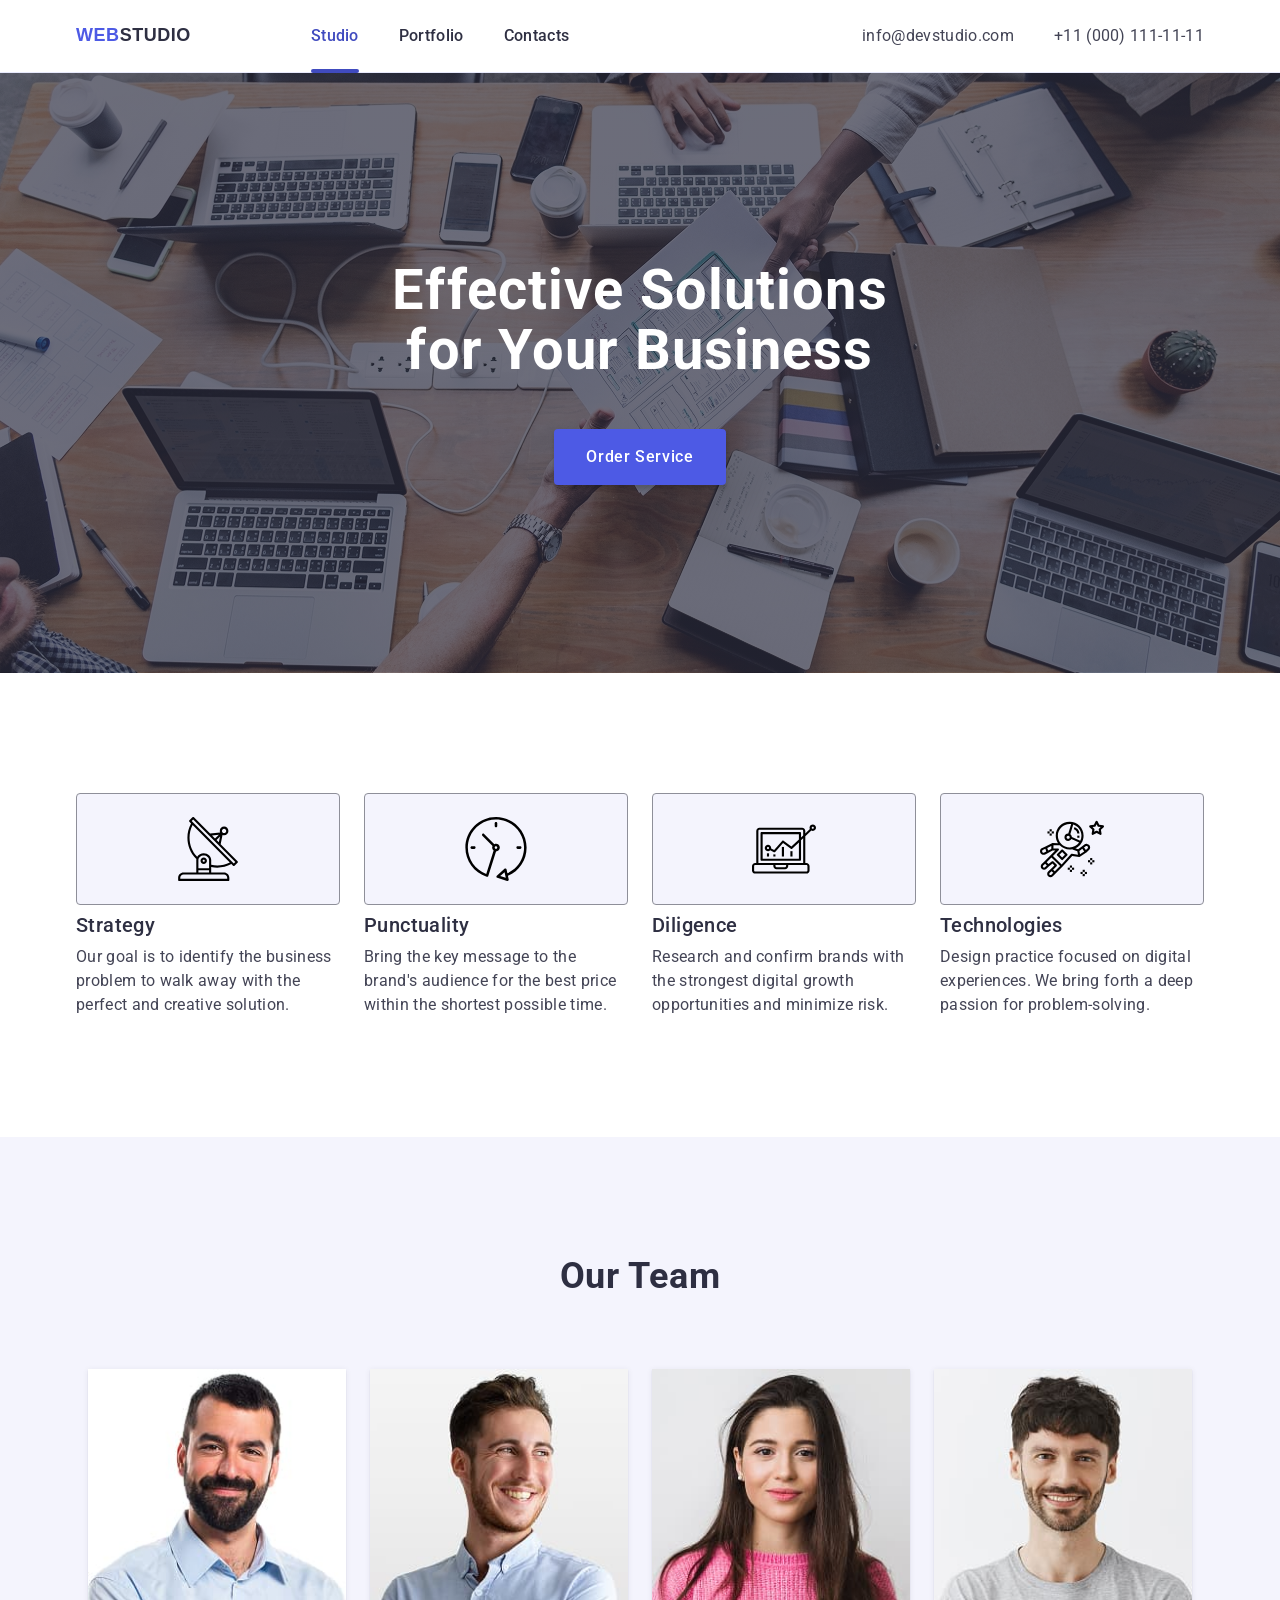
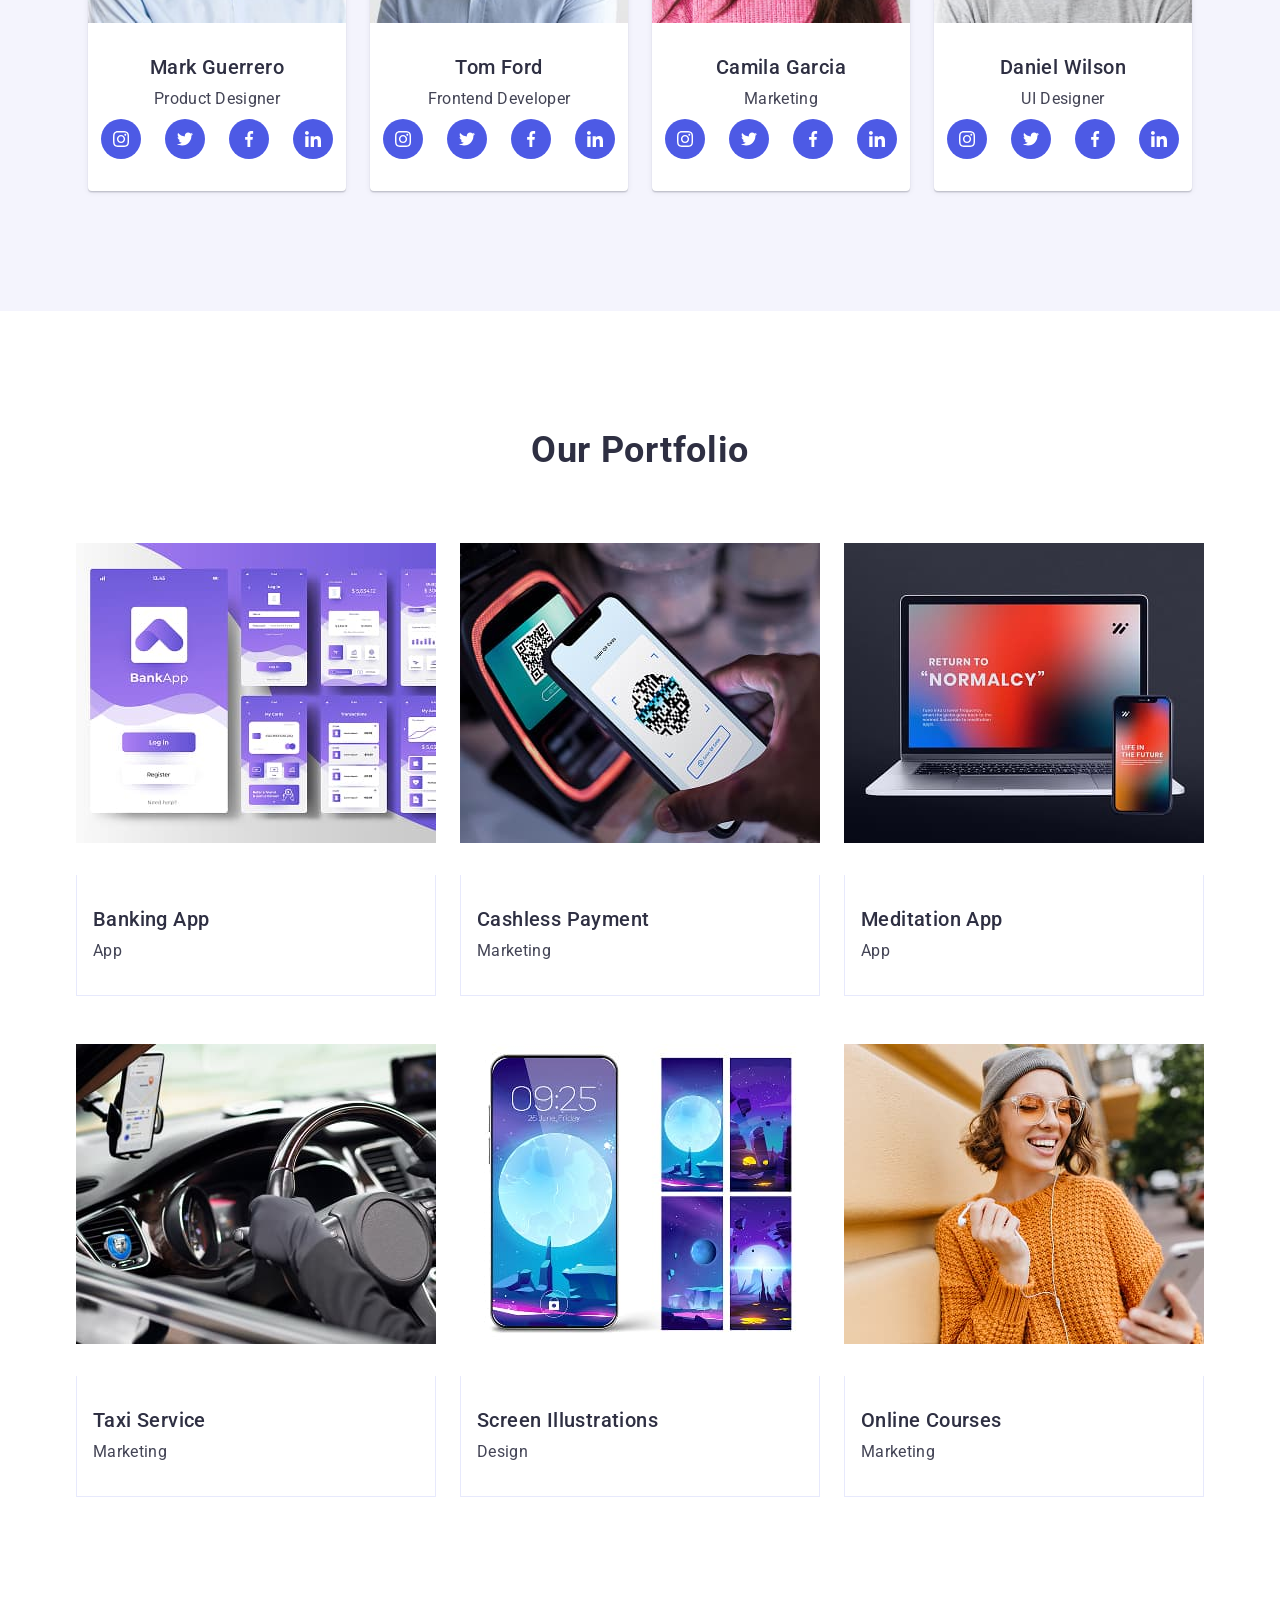
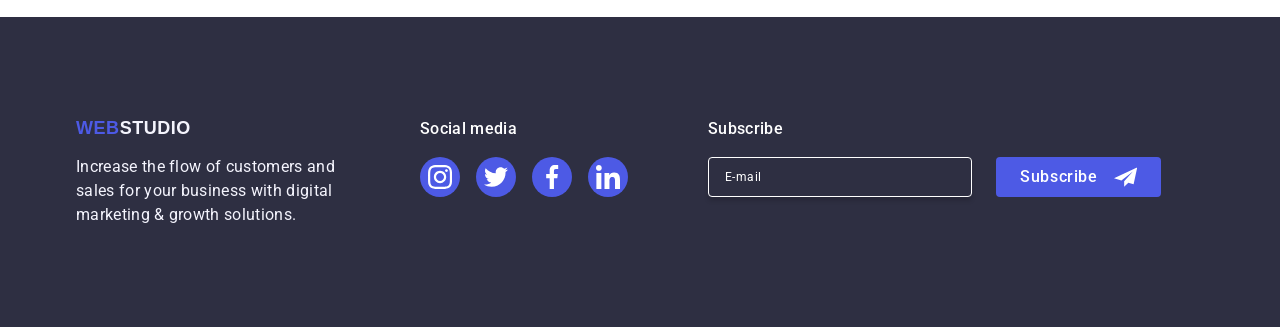
==== commit 2cd2978c: "dummy AI" ====
--- a/index.html
+++ b/index.html
@@ -83,7 +83,7 @@
           <h2 class="visually-hidden">Our Features</h2>
           <ul class="features-menu">
             <li class="features-item">
-              <div class="features-item-icon hide">
+              <div class="features-item-icon">
                 <svg class="logo-icon" width="64" height="64">
                   <use href="./images/icons.svg#icon-antenna"></use>
                 </svg>
@@ -95,7 +95,7 @@
               </p>
             </li>
             <li class="features-item">
-              <div class="features-item-icon hide">
+              <div class="features-item-icon">
                 <svg class="logo-icon" width="64" height="64">
                   <use href="./images/icons.svg#icon-clock"></use>
                 </svg>
@@ -107,7 +107,7 @@
               </p>
             </li>
             <li class="features-item">
-              <div class="features-item-icon hide">
+              <div class="features-item-icon">
                 <svg class="logo-icon" width="64" height="64">
                   <use href="./images/icons.svg#icon-diagram"></use>
                 </svg>
@@ -119,7 +119,7 @@
               </p>
             </li>
             <li class="features-item">
-              <div class="features-item-icon hide">
+              <div class="features-item-icon">
                 <svg class="logo-icon" width="64" height="64">
                   <use href="./images/icons.svg#icon-astronaut"></use>
                 </svg>
--- a/css/styles.css
+++ b/css/styles.css
@@ -73,8 +73,8 @@
     padding: 0 16px;
     margin: 0 auto;
 
-    outline: 2px solid red;
-    outline-offset: -2px;;
+    /* outline: 2px solid red;
+    outline-offset: -2px;; */
 } 
 
 @media screen and (min-width: 768px){
@@ -93,9 +93,9 @@
 /* #endregion */
 
 
-.header .logo {
+/* .header .logo {
     margin-right: 149px;
-}
+} */
 
 .logo {
     font-family: "Raleway", sans-serif;
@@ -108,9 +108,10 @@
 
 }
 
-@media only screen and (min-width: 767.98px) {
-.header .logo {
-    margin-right: 76px;
+@media only screen and (min-width: 768px) {
+.header-logo {
+    /* margin-right: 76px; */
+    margin-right: 120px;
   }
 }
 
@@ -139,20 +140,35 @@
 .header > .container {
     display: flex;
     align-items: center;
+    justify-content: space-between;
 }
 
 .header-nav {
     display: flex;
     align-items: center;
-}
-
-
+    width: 100%;
+    justify-content: space-between;
+    flex: 0 1 auto;
+}
+
+@media screen and (min-width:768px) {
+
+    .header-nav {
+        justify-content: flex-start;
+    }
+
+}
+
+@media screen and (min-width:1158px) {
+    .header-nav {
+    
+            width: auto;
+    }
+
+}
 
 .nav-menu {
     display: flex;
-    align-items: flex-start;
-    justify-content: flex-start;
-    flex-direction: row;
     gap: 40px;
       
 }
@@ -164,6 +180,13 @@
   }
 }
 
+@media screen and (min-width:768px) {
+
+    .nav-menu {
+        margin-right: 40px;
+    }
+
+}
 
 .contacts {
     margin-left: auto;
@@ -179,6 +202,14 @@
     display: flex;
     flex-direction: column;
     gap: 16px;
+
+}
+
+@media screen and (min-width:768px) and (max-width:1157.98px) {
+
+    .contacts-list {
+        gap: 12px;
+    }
 
 }
 
@@ -411,9 +442,16 @@
     }
 
 
+@media only screen and (max-width: 1157.98px) {
+    .features-item-icon {
+        display: none;
+      }
+    }
+
 
 @media only screen and (min-width: 1158px) {
   .features-item-icon {
+
         border: 1px solid #8e8f99;
         border-radius: 4px;
         width: 264px;
@@ -503,15 +541,16 @@
     flex-direction: row;
     flex-wrap: wrap;
     /* gap: 32px; */
-    gap: 64px 24px;
-    padding: 108px 96px;
+    row-gap: 64px;
+    column-gap: 24px;
+    /* padding: 108px 96px; */
   }
 }
 
 @media only screen and (min-width: 1158px) {
     .our-team-menu {
         gap: 24px;
-        padding: 120px 0px;
+        /* padding: 120px 0px; */
     }
 }
 
@@ -536,6 +575,11 @@
     .our-team-item {
         width: calc((100% - 32px * 3) / 4);
     }
+}
+
+.team-photo {
+    width: 100%;
+    height: auto;
 }
 
 .our-team-member {
@@ -593,7 +637,8 @@
     align-items: center;
     justify-content: flex-start;
     flex-direction: column;
-    gap: 72px;
+    gap: 48px;
+    /* gap: 72px; */
 } 
 
  @media only screen and (min-width: 768px) {
@@ -619,6 +664,10 @@
 .portfolio-item {
     width: 100%;
     /* width: calc((100% - 24px * 2) / 3); */
+    box-shadow:
+            0 2px 1px 0 rgba(46, 47, 66, 0.08),
+            0 1px 1px 0 rgba(46, 47, 66, 0.16),
+            0 1px 6px 0 rgba(46, 47, 66, 0.08);
     transition: box-shadow 250ms cubic-bezier(0.4, 0, 0.2, 1);
 }
 
@@ -631,6 +680,7 @@
 @media only screen and (min-width: 1158px) {
     .portfolio-item {
         width: calc((100% - 24px * 2) / 3);
+        box-shadow: none;
     }
 }
 
@@ -651,12 +701,14 @@
 }
 
 .portfolio-img {
-    width: 288px;
-    height: 280px;
+    /* width: 288px;
+    height: 280px; */
+    width: 100%;
+    height: auto;
     margin-bottom: 32px;
 }
 
-@media only screen and (min-width: 768px) {
+/* @media only screen and (min-width: 768px) {
   .portfolio-img {
     width: 356px;
     height: 300px;
@@ -667,7 +719,7 @@
     .portfolio-img {
         width: 360px;
     }
-}
+} */
 
 .portfolio-item-thumb {
     position: relative;
@@ -752,7 +804,7 @@
 
 .footer-text {
     text-align: left;
-    margin-top: 16px;
+    /* margin-top: 16px; */
     font-weight: 400;
     font-size: 16px;
     line-height: 1.5;
@@ -871,7 +923,7 @@
     align-items: center;
     justify-content: center;
     gap: 16px;
-    margin-top: 16px;
+    /* margin-top: 16px; */
 }
 
 @media screen and (min-width:768px) {
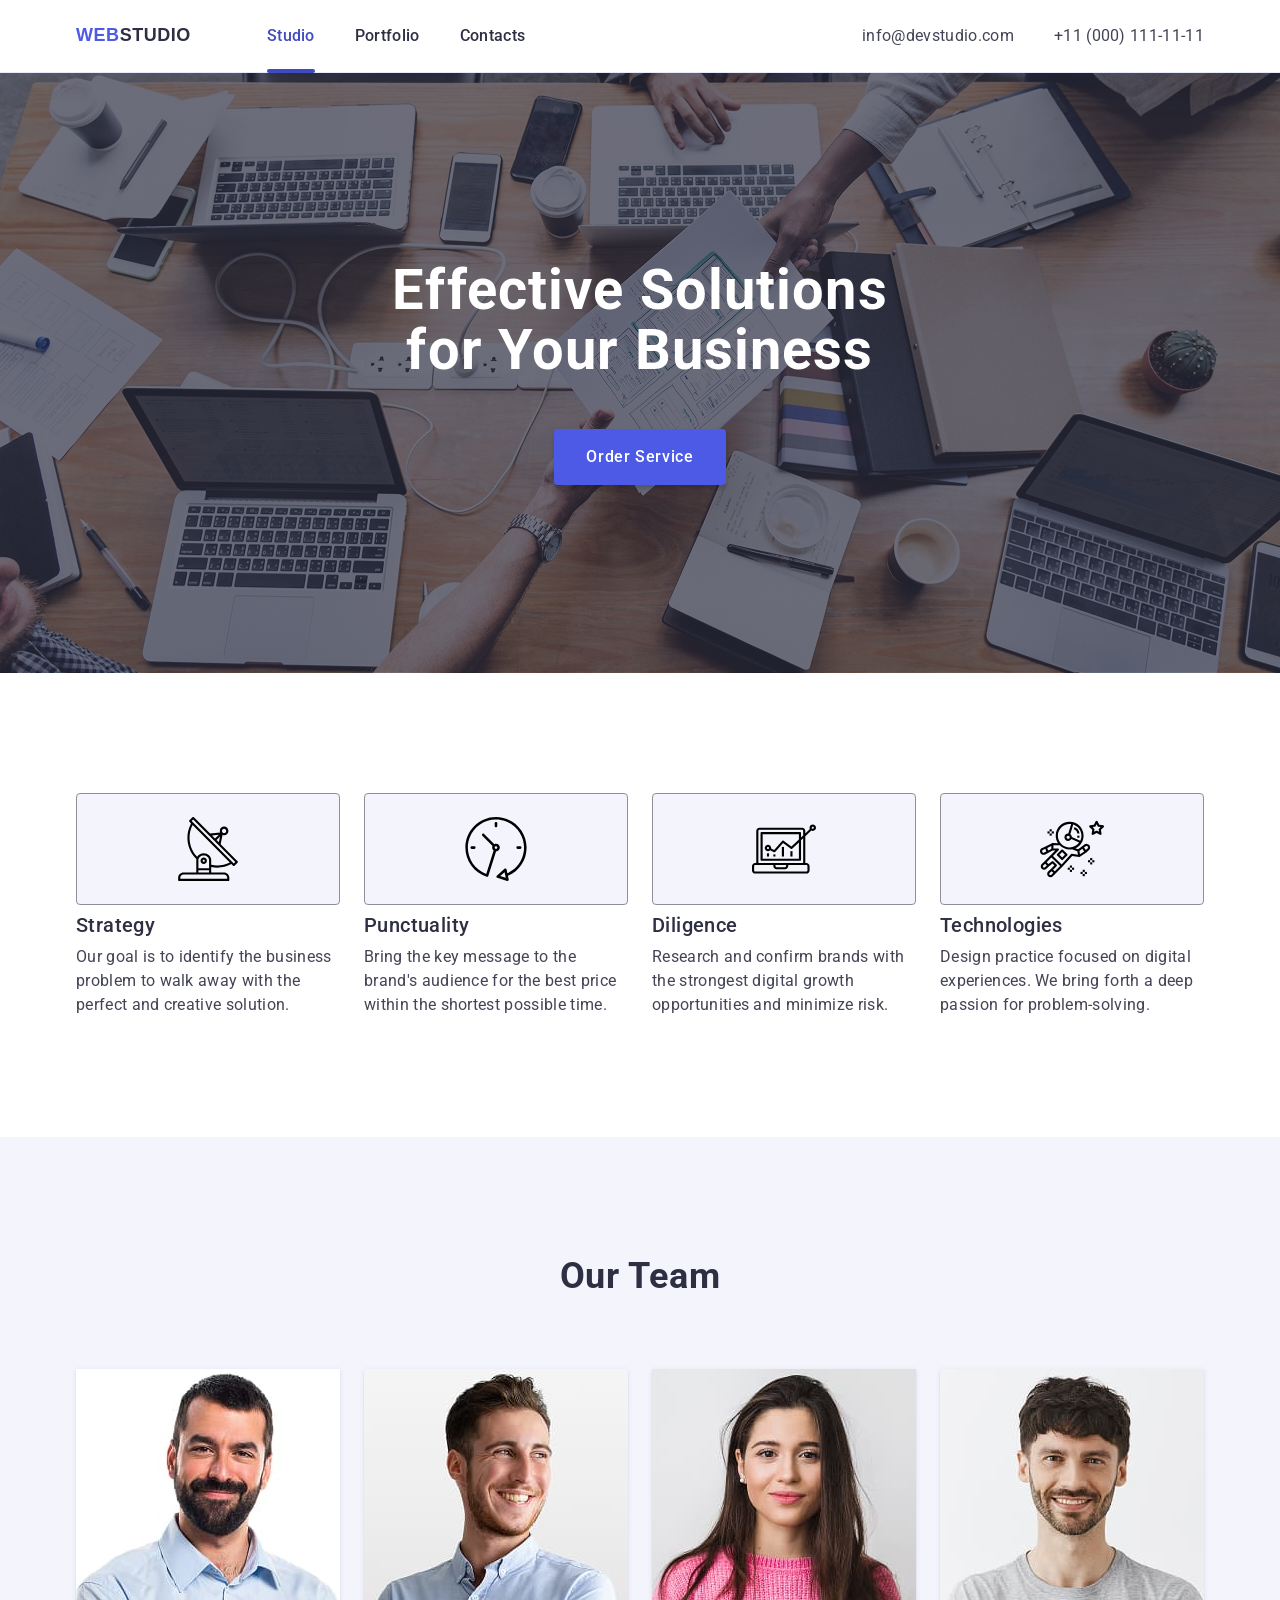
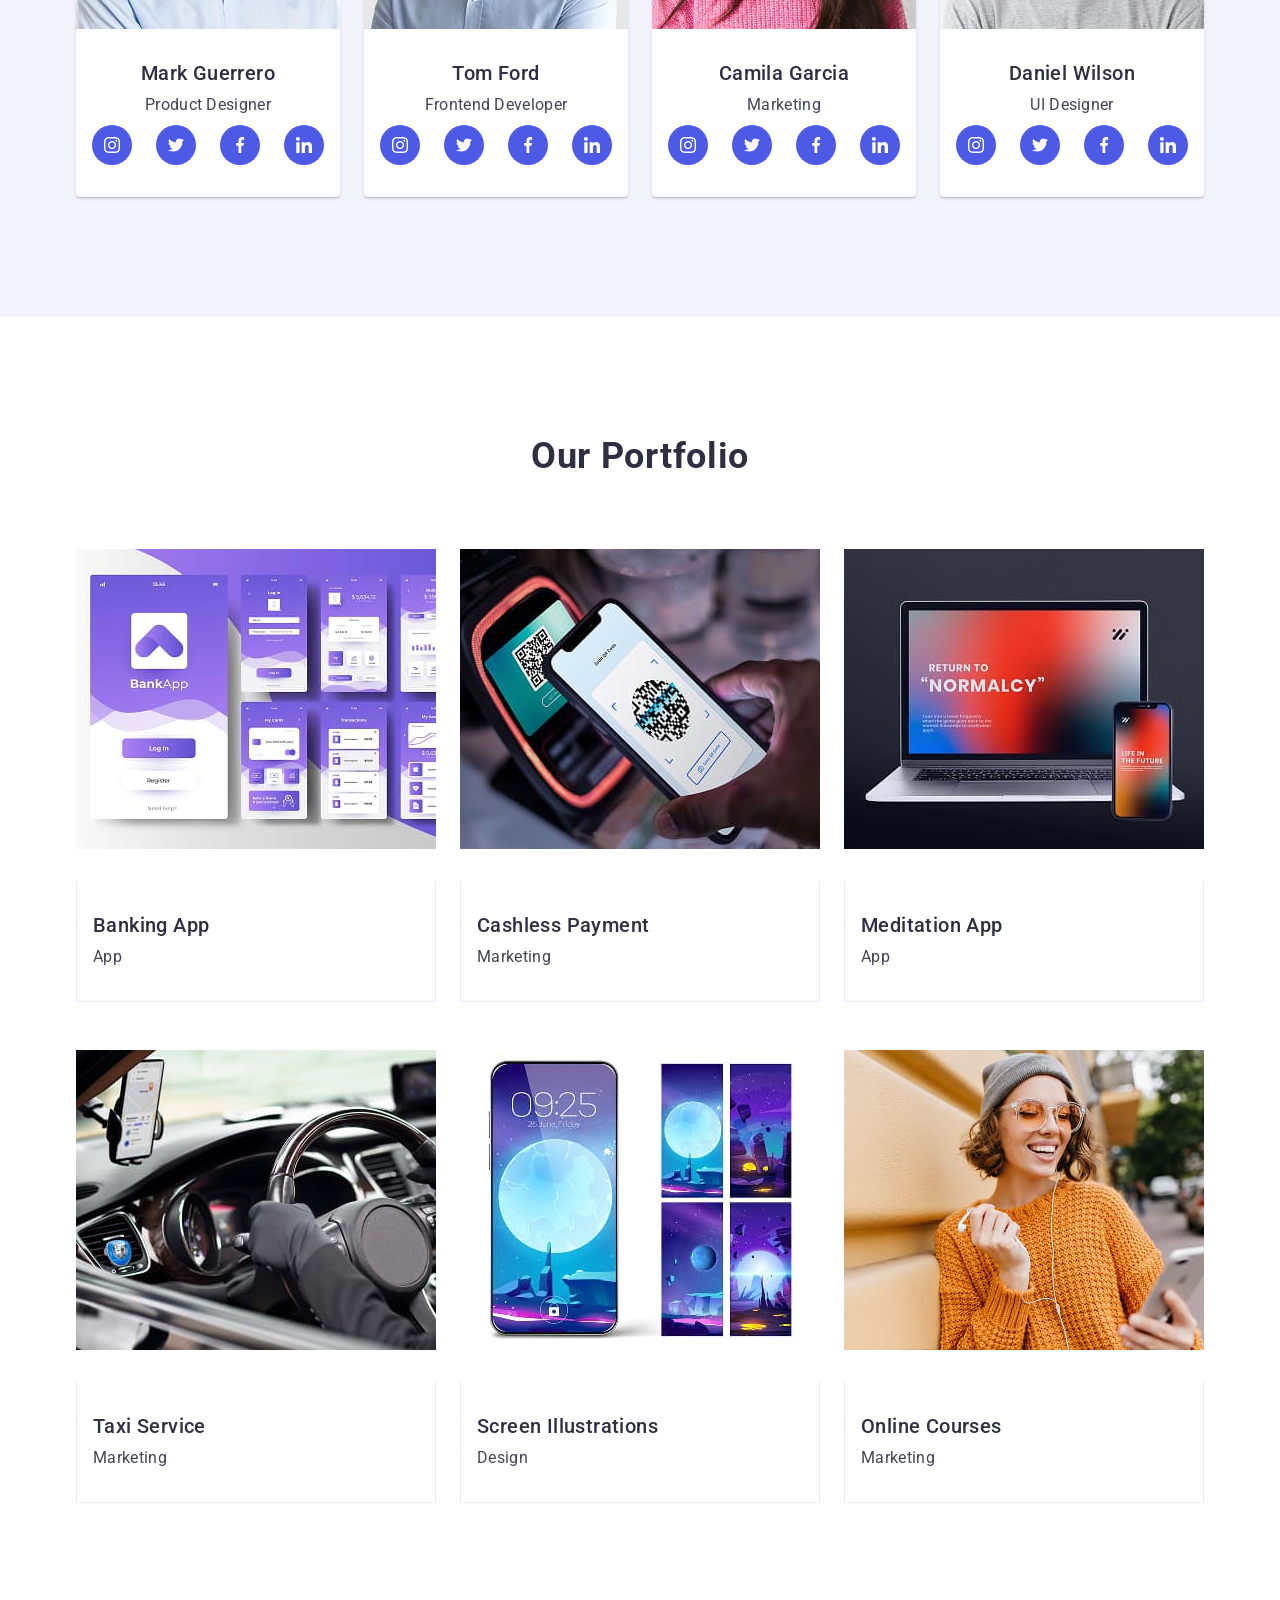
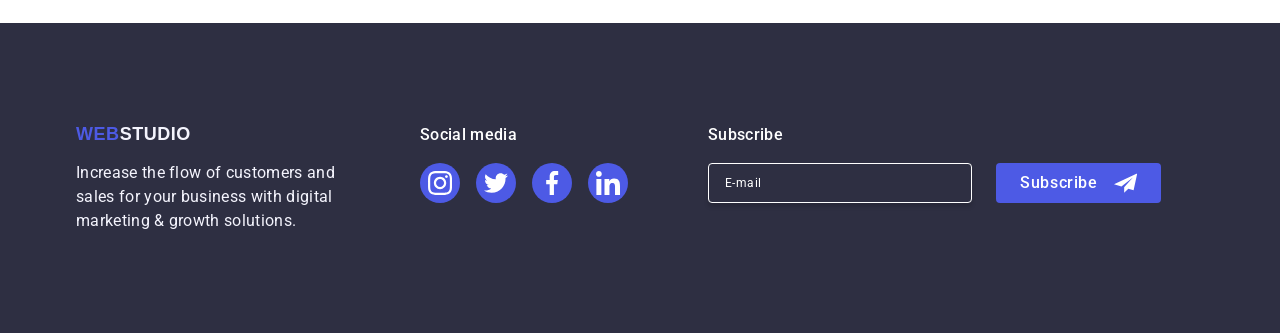
==== commit 95176eb7: "dummy AI2" ====
--- a/index.html
+++ b/index.html
@@ -34,7 +34,7 @@
             >Web<span class="logo-part">Studio</span></a
           >
           <button class="mobile-menu-btn" type="button">
-            <svg class="mobile-menu-icon" width="28" height="28">
+            <svg class="mobile-menu-icon" width="24" height="24">
               <use href="./images/icons.svg#icon-burger"></use>
             </svg>
           </button>
--- a/css/styles.css
+++ b/css/styles.css
@@ -115,6 +115,13 @@
   }
 }
 
+@media only screen and (min-width: 1158px) {
+    .header-logo {
+        margin-right: 76px;
+        
+    }
+}
+
 .section {
     padding-bottom: 96px;
     padding-top: 96px;
@@ -176,16 +183,13 @@
 @media only screen and (max-width: 767.98px) {
     .nav-menu {
         display: none;
-    
   }
 }
 
 @media screen and (min-width:768px) {
-
     .nav-menu {
         margin-right: 40px;
     }
-
 }
 
 .contacts {
@@ -410,9 +414,10 @@
   
 }
 
-@media only screen and (min-width: 767.98px) {
+@media only screen and (min-width: 768px) {
   .features-menu {
-    gap: 24px;
+    column-gap: 24px;
+    row-gap: 72px;
     flex-direction: row;
     flex-wrap: wrap;
   }
@@ -506,7 +511,7 @@
     
 }
 
-@media only screen and (min-width: 767.98px) {
+@media only screen and (min-width: 768px) {
   .features-item {
     width: calc((100% - 24px * 1) / 2);
   }
@@ -536,7 +541,7 @@
     gap: 72px;
 }
 
-@media only screen and (min-width: 767.98px) {
+@media only screen and (min-width: 768px) {
   .our-team-menu {
     flex-direction: row;
     flex-wrap: wrap;
@@ -559,21 +564,25 @@
 }
 
 .our-team-item {
+    max-width: 264px;
+    margin-left: auto;
+    margin-right: auto;
     background-color: #fff;
     border-radius: 0 0 4px 4px;
+    
     /* width: 264px; */
     box-shadow: 0 2px 1px 0 rgba(46, 47, 66, 0.08), 0 1px 1px 0 rgba(46, 47, 66, 0.16), 0 1px 6px 0 rgba(46, 47, 66, 0.08);
 }
 
 @media only screen and (min-width: 768px) {
 .our-team-item {
-    width: calc((100% - 32px * 1) / 2);
+    width: calc((100% - 24px * 1) / 2);
   }
 }
 
 @media only screen and (min-width: 1158px) {
     .our-team-item {
-        width: calc((100% - 32px * 3) / 4);
+        width: calc((100% - 72px) / 4);
     }
 }
 
@@ -648,7 +657,8 @@
     align-items: center;
     flex-direction: row;
     justify-content: flex-start;
-    gap: 24px;
+    column-gap: 24px;
+    row-gap: 72px
   }
 }
 
@@ -671,7 +681,7 @@
     transition: box-shadow 250ms cubic-bezier(0.4, 0, 0.2, 1);
 }
 
-@media only screen and (min-width: 767.98px) {
+@media only screen and (min-width: 768px) {
   .portfolio-item {
     width: calc((100% - 24px * 1) / 2);
   }
@@ -1336,7 +1346,7 @@
     display: flex;
     align-items: center;
     justify-content: center;
-    padding: 16px 0px;
+    /* padding: 16px 0px; */
 }
 
 
@@ -1363,6 +1373,11 @@
     transition: transform 300ms ease-out;
 }
 
+@media only screen and (min-width: 768px) {
+  .mobile-menu {
+    display: none;
+  }
+}
 .mobile-menu.is-open {
     transform: translateX(0);
 }
@@ -1391,7 +1406,7 @@
     }
 }
 
-.mobile-button-icon {}
+
 
 .mobile-menu-nav {
     margin-bottom: auto;
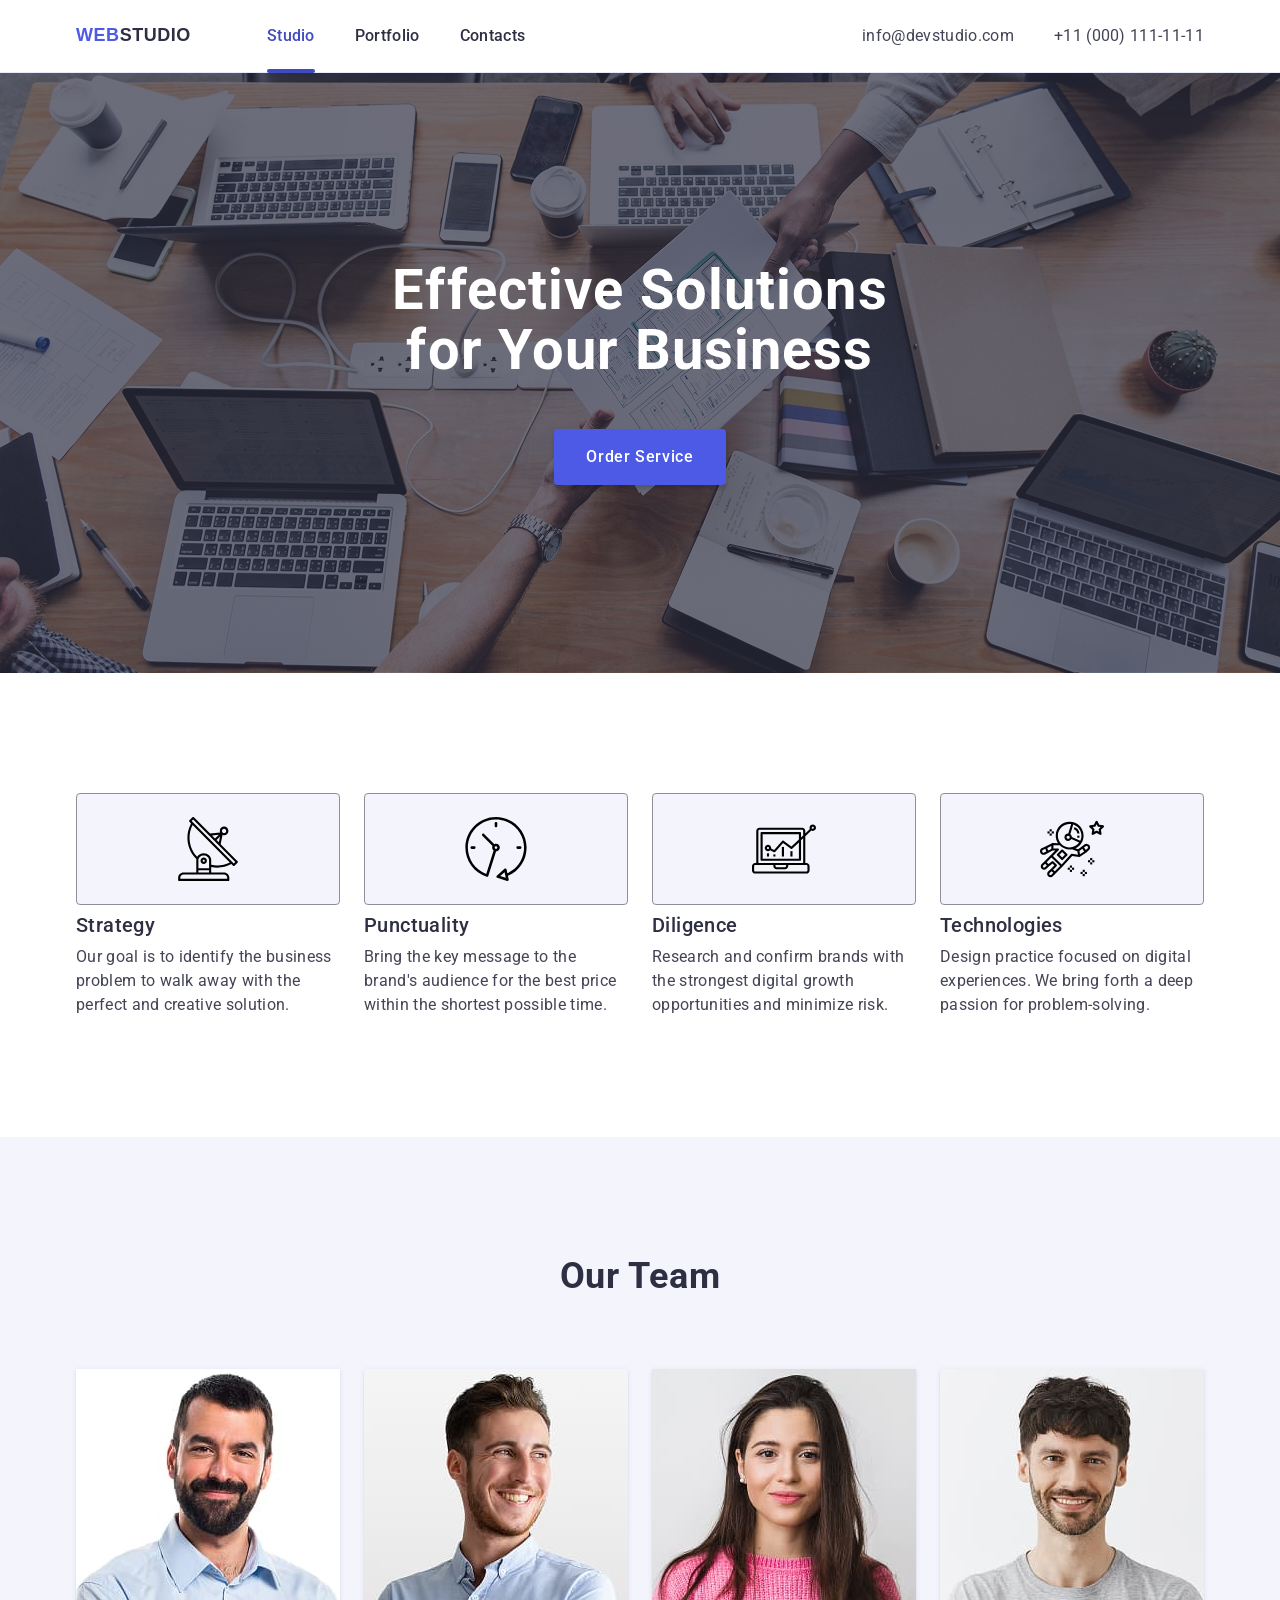
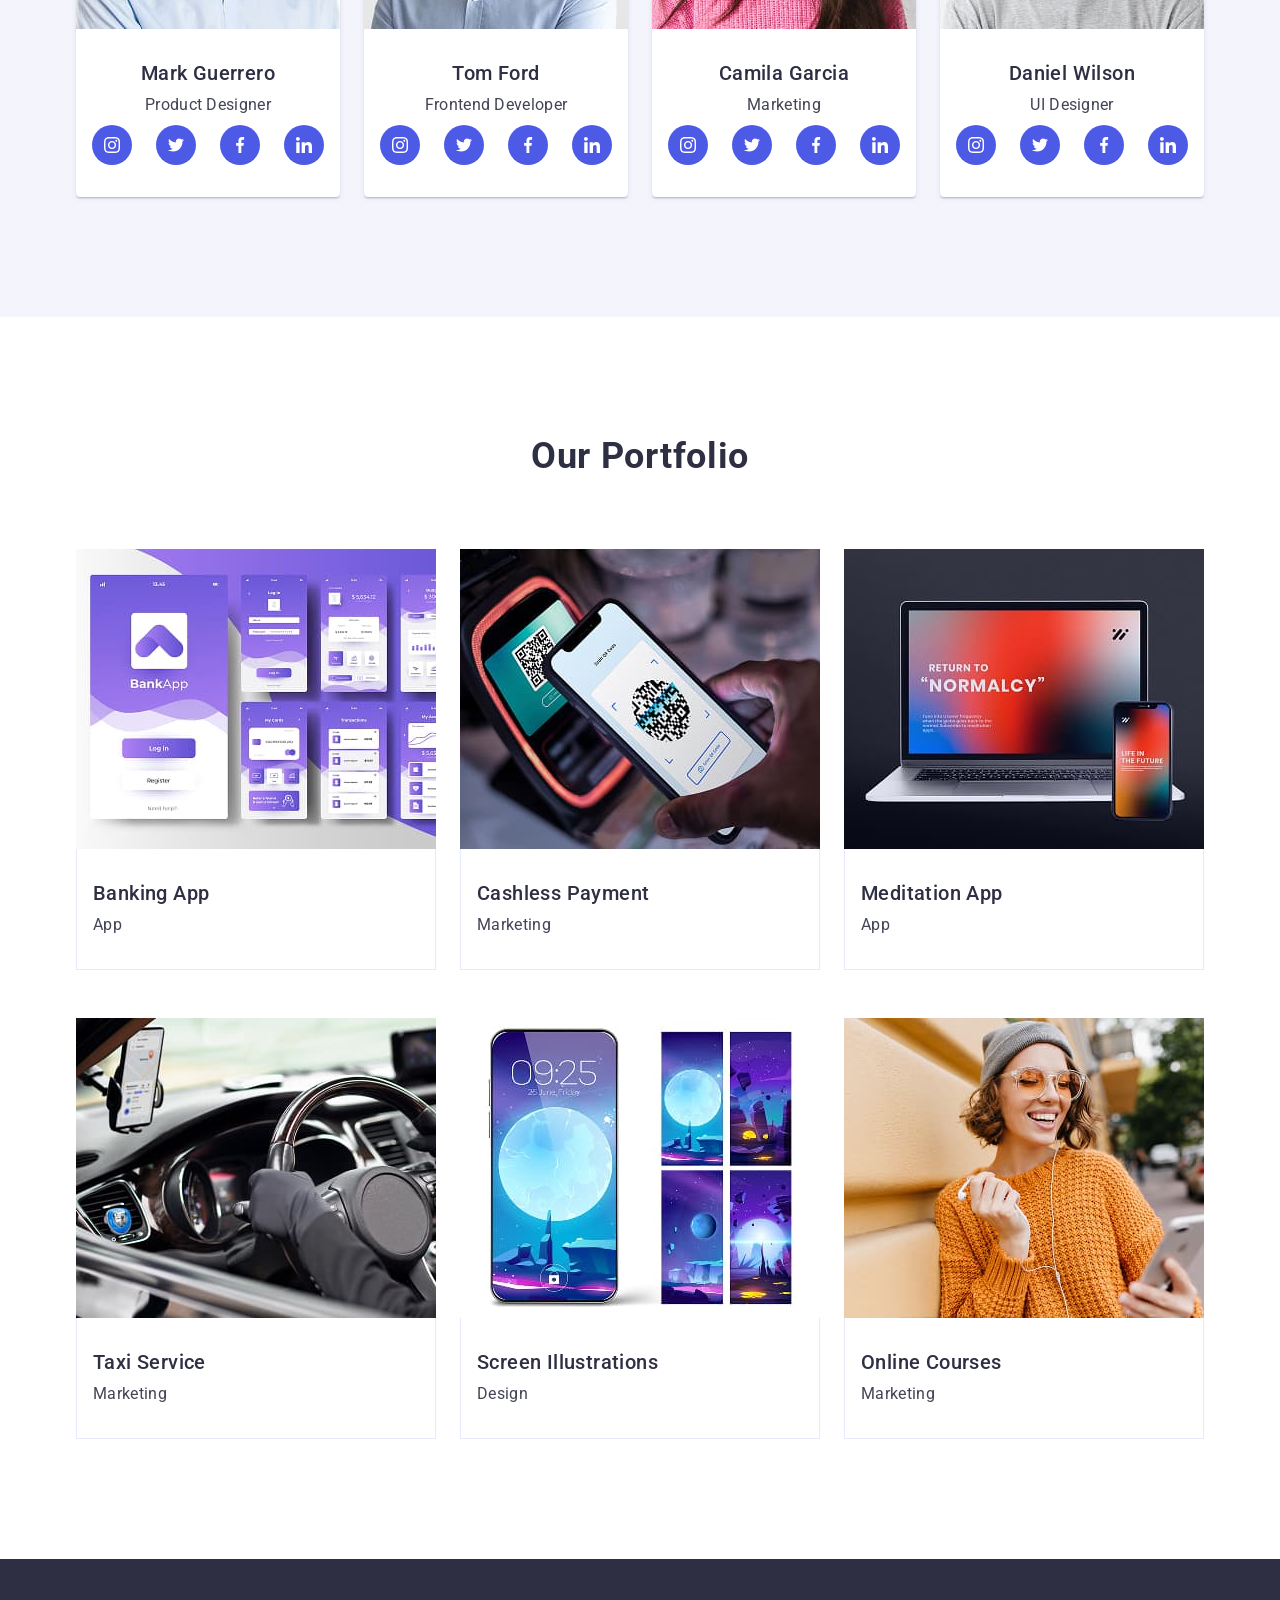
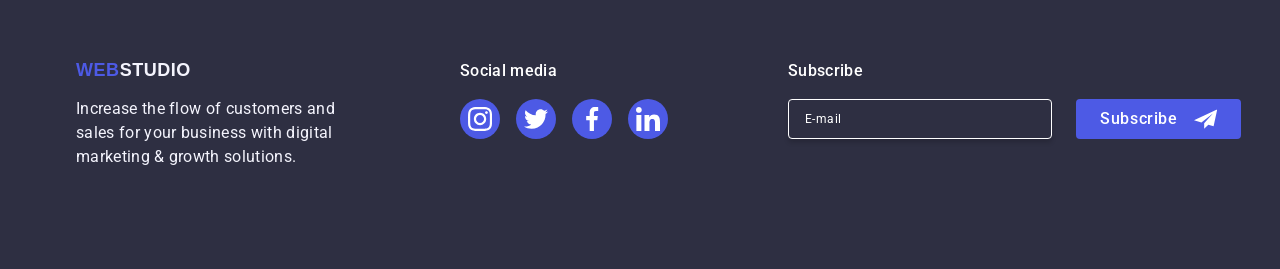
==== commit 7c5a459c: "dummy AI3" ====
--- a/index.html
+++ b/index.html
@@ -762,86 +762,92 @@
 
     <!-- Mobile menu -->
     <div class="mobile-menu">
-      <button
-        class="mobile-menu-close"
-        type="button"
-        aria-label="Close mobile menu button"
-      >
-        <svg class="mobile-button-icon" width="8" height="8">
-          <use href="./images/icons.svg#icon-close"></use>
-        </svg>
-      </button>
-      <ul class="mobile-menu-nav">
-        <li class="mobile-menu-nav-item">
-          <a class="mobile-menu-nav-link current" href="#">Studio</a>
-        </li>
-        <li class="mobile-menu-nav-item">
-          <a class="mobile-menu-nav-link" href="#">Portfolio</a>
-        </li>
-        <li class="mobile-menu-nav-item">
-          <a class="mobile-menu-nav-link" href="#">Contacts</a>
-        </li>
-      </ul>
-
-      <ul class="mobile-menu-contacts">
-        <li class="mobile-menu-contacts-item">
-          <a class="mobile-menu-contacts-link" href="tel:+110001111111"
-            >+11 (000) 111-11-11</a
-          >
-        </li>
-        <li class="mobile-menu-contacts-item">
-          <a class="mobile-menu-contacts-link" href="mailto:info@devstudio.com"
-            >info@devstudio.com</a
-          >
-        </li>
-      </ul>
-
-      <ul class="social-footer-links mobile-social">
-        <li class="footer-links">
-          <a
-            class="social-circle footer-social"
-            href="./index.html"
-            target="_blank"
-          >
-            <svg class="social-icon" width="24" height="24">
-              <use href="./images/icons.svg#icon-instagram"></use>
-            </svg>
-          </a>
-        </li>
-        <li class="footer-links">
-          <a
-            class="social-circle footer-social"
-            href="./index.html"
-            target="_blank"
-          >
-            <svg class="social-icon" width="24" height="24">
-              <use href="./images/icons.svg#icon-twitter"></use>
-            </svg>
-          </a>
-        </li>
-        <li class="footer-links">
-          <a
-            class="social-circle footer-social"
-            href="./index.html"
-            target="_blank"
-          >
-            <svg class="social-icon" width="24" height="24">
-              <use href="./images/icons.svg#icon-facebook"></use>
-            </svg>
-          </a>
-        </li>
-        <li class="footer-links">
-          <a
-            class="social-circle footer-social"
-            href="./index.html"
-            target="_blank"
-          >
-            <svg class="social-icon" width="24" height="24">
-              <use href="./images/icons.svg#icon-linkedin"></use>
-            </svg>
-          </a>
-        </li>
-      </ul>
+      <div class="container">
+        <button
+          class="mobile-menu-close"
+          type="button"
+          aria-label="Close mobile menu button"
+        >
+          <svg class="mobile-button-icon" width="8" height="8">
+            <use href="./images/icons.svg#icon-close"></use>
+          </svg>
+        </button>
+        <nav class="mobile-menu-navigation">
+          <ul class="mobile-menu-nav">
+            <li class="mobile-menu-nav-item">
+              <a class="mobile-menu-nav-link current" href="#">Studio</a>
+            </li>
+            <li class="mobile-menu-nav-item">
+              <a class="mobile-menu-nav-link" href="#">Portfolio</a>
+            </li>
+            <li class="mobile-menu-nav-item">
+              <a class="mobile-menu-nav-link" href="#">Contacts</a>
+            </li>
+          </ul>
+        </nav>
+        <address class="mobile-menu-address">
+          <ul class="mobile-menu-contacts">
+            <li class="mobile-menu-contacts-item">
+              <a class="mobile-menu-contacts-link" href="tel:+110001111111"
+                >+11 (000) 111-11-11</a
+              >
+            </li>
+            <li class="mobile-menu-contacts-item">
+              <a
+                class="mobile-menu-contacts-link"
+                href="mailto:info@devstudio.com"
+                >info@devstudio.com</a
+              >
+            </li>
+          </ul>
+        </address>
+        <ul class="social-footer-links mobile-social">
+          <li class="footer-links">
+            <a
+              class="social-circle footer-social"
+              href="./index.html"
+              target="_blank"
+            >
+              <svg class="social-icon" width="24" height="24">
+                <use href="./images/icons.svg#icon-instagram"></use>
+              </svg>
+            </a>
+          </li>
+          <li class="footer-links">
+            <a
+              class="social-circle footer-social"
+              href="./index.html"
+              target="_blank"
+            >
+              <svg class="social-icon" width="24" height="24">
+                <use href="./images/icons.svg#icon-twitter"></use>
+              </svg>
+            </a>
+          </li>
+          <li class="footer-links">
+            <a
+              class="social-circle footer-social"
+              href="./index.html"
+              target="_blank"
+            >
+              <svg class="social-icon" width="24" height="24">
+                <use href="./images/icons.svg#icon-facebook"></use>
+              </svg>
+            </a>
+          </li>
+          <li class="footer-links">
+            <a
+              class="social-circle footer-social"
+              href="./index.html"
+              target="_blank"
+            >
+              <svg class="social-icon" width="24" height="24">
+                <use href="./images/icons.svg#icon-linkedin"></use>
+              </svg>
+            </a>
+          </li>
+        </ul>
+      </div>
     </div>
   </body>
 </html>
--- a/css/styles.css
+++ b/css/styles.css
@@ -308,6 +308,7 @@
 
 @media only screen and (min-width: 768px) {
   .hero {
+        padding: 112px 0;
         background-image:
                 linear-gradient(rgba(46, 47, 66, 0.7), rgba(46, 47, 66, 0.7)),
                 url(../images/hero-bg_tab@1x.jpg);
@@ -715,7 +716,7 @@
     height: 280px; */
     width: 100%;
     height: auto;
-    margin-bottom: 32px;
+    /* margin-bottom: 32px; */
 }
 
 /* @media only screen and (min-width: 768px) {
@@ -887,18 +888,30 @@
     /* align-items: baseline; */
 }
 
-@media screen and (min-width: 768px) {
+ /* @media screen and (min-width: 768px) {
 
     .footer-flex {
         flex-direction: row;
         flex-wrap: wrap;
         gap: 72px 24px;
         align-items: flex-start;
-        /* justify-content: flex-start; */
+        justify-content: flex-start;
         justify-content: center;
-        /* gap: 72px; */ 
-    }
-
+        gap: 72px; 
+    }
+
+}  */
+
+@media screen and (min-width: 768px) and (max-width: 1157.98px) {
+    .footer-flex {
+        flex-direction: row;
+        flex-wrap: wrap;
+        column-gap: 24px;
+        row-gap: 72px;
+        align-items: baseline;
+        width: 552px;
+        margin: 0 auto;
+    }
 }
 
 @media screen and (min-width: 1158px) {
@@ -910,7 +923,8 @@
         flex-direction: row;
         align-items: baseline;
         justify-content: flex-start;
-        gap: 80px;
+        /* gap: 80px; */
+        gap: 120px;
     }
     
 
@@ -1002,11 +1016,13 @@
 @media screen and (min-width:768px) {
 
     .footer-subscribe {
-        flex-basis: 100%;
-        align-items: flex-start;
-
-            margin-left: 108px;
-            text-align: left;
+                flex-basis: 100%;
+                    align-items: flex-start;
+                    text-align: left;
+                    /* margin-left: 108px; */
+
+            /* margin-left: 108px; */
+            /* text-align: left; */
     }
 
 }
@@ -1015,9 +1031,9 @@
 @media screen and (min-width:1158px) {
 
     .footer-subscribe {
-    flex-basis: auto;
+        flex-basis: auto;
         /* width: 453px; */
-        margin-left: 0;
+        margin-left: auto;
     }
 
 }
@@ -1429,6 +1445,9 @@
     margin-bottom: 48px;
 }
 
+.mobile-menu-address {
+    font-style: normal;
+}
 .mobile-menu-contacts-item {}
 
 .mobile-menu-contacts-item:not(:last-child) {
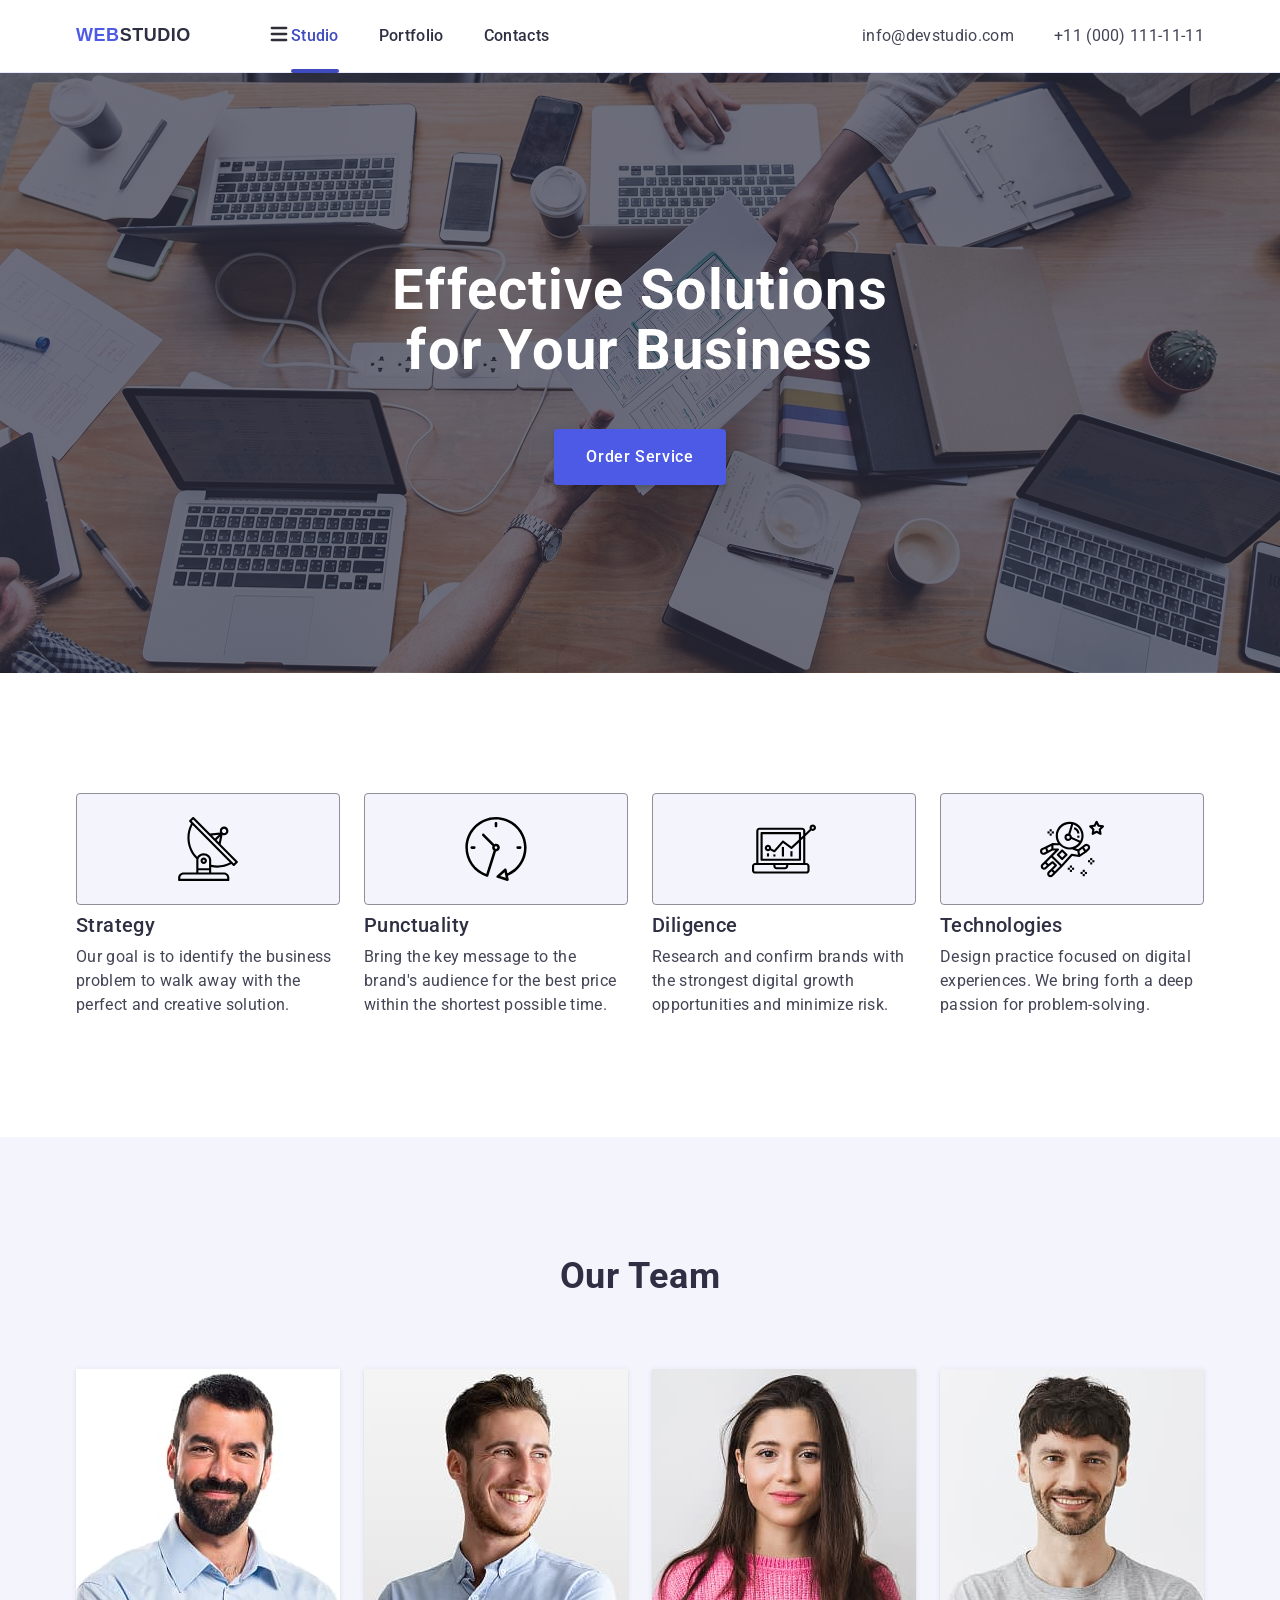
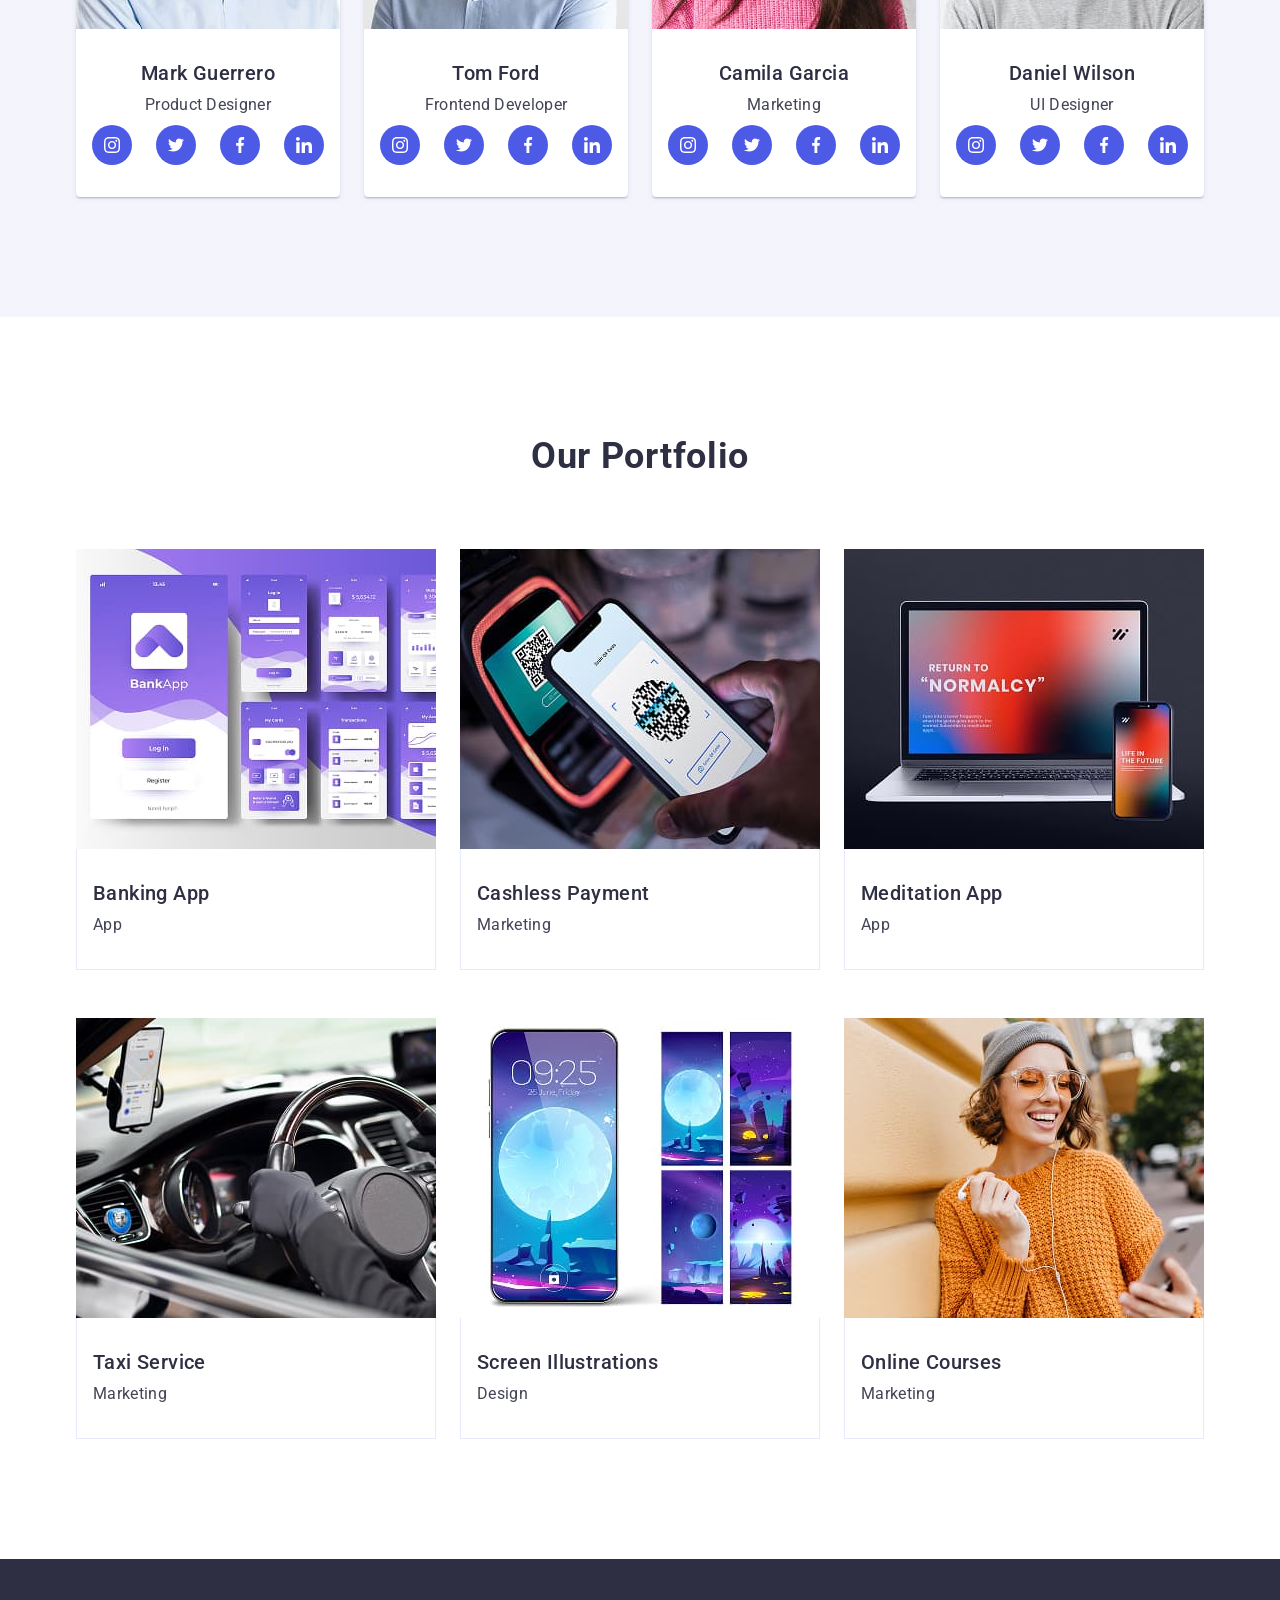
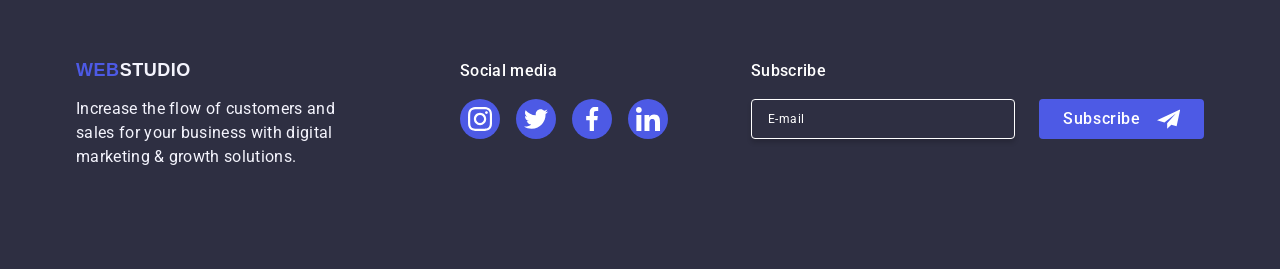
==== commit 4d39edaf: "+mobile-menu" ====
--- a/index.html
+++ b/index.html
@@ -762,86 +762,77 @@
 
     <!-- Mobile menu -->
     <div class="mobile-menu">
-      <div class="container">
+      <div class="mobile-menu-container">
         <button
           class="mobile-menu-close"
           type="button"
           aria-label="Close mobile menu button"
         >
-          <svg class="mobile-button-icon" width="8" height="8">
+          <svg class="mobile-menu-close-icon" width="8" height="8">
             <use href="./images/icons.svg#icon-close"></use>
           </svg>
         </button>
+
         <nav class="mobile-menu-navigation">
-          <ul class="mobile-menu-nav">
+          <ul class="mobile-menu-nav list">
             <li class="mobile-menu-nav-item">
-              <a class="mobile-menu-nav-link current" href="#">Studio</a>
+              <a class="mobile-menu-nav-link current link" href="./index.html"
+                >Studio</a
+              >
             </li>
             <li class="mobile-menu-nav-item">
-              <a class="mobile-menu-nav-link" href="#">Portfolio</a>
+              <a class="mobile-menu-nav-link link" href="">Portfolio</a>
             </li>
             <li class="mobile-menu-nav-item">
-              <a class="mobile-menu-nav-link" href="#">Contacts</a>
+              <a class="mobile-menu-nav-link link" href="">Contacts</a>
             </li>
           </ul>
         </nav>
+
         <address class="mobile-menu-address">
-          <ul class="mobile-menu-contacts">
+          <ul class="mobile-menu-contacts list">
             <li class="mobile-menu-contacts-item">
-              <a class="mobile-menu-contacts-link" href="tel:+110001111111"
+              <a
+                class="mobile-menu-contacts-link accent link"
+                href="tel:+110001111111"
                 >+11 (000) 111-11-11</a
               >
             </li>
             <li class="mobile-menu-contacts-item">
               <a
-                class="mobile-menu-contacts-link"
+                class="mobile-menu-contacts-link link"
                 href="mailto:info@devstudio.com"
                 >info@devstudio.com</a
               >
             </li>
           </ul>
         </address>
-        <ul class="social-footer-links mobile-social">
-          <li class="footer-links">
-            <a
-              class="social-circle footer-social"
-              href="./index.html"
-              target="_blank"
-            >
-              <svg class="social-icon" width="24" height="24">
+
+        <ul class="mobile-social-list list">
+          <li class="mobile-social-item">
+            <a class="mobile-social-link link" href="" target="_blank">
+              <svg class="mobile-social-icon" width="24" height="24">
                 <use href="./images/icons.svg#icon-instagram"></use>
               </svg>
             </a>
           </li>
-          <li class="footer-links">
-            <a
-              class="social-circle footer-social"
-              href="./index.html"
-              target="_blank"
-            >
-              <svg class="social-icon" width="24" height="24">
+          <li class="mobile-social-item">
+            <a class="mobile-social-link link" href="" target="_blank">
+              <svg class="mobile-social-icon" width="24" height="24">
                 <use href="./images/icons.svg#icon-twitter"></use>
               </svg>
             </a>
           </li>
-          <li class="footer-links">
-            <a
-              class="social-circle footer-social"
-              href="./index.html"
-              target="_blank"
-            >
-              <svg class="social-icon" width="24" height="24">
+          <li class="mobile-social-item">
+            <a class="mobile-social-link link" href="" target="_blank">
+              <svg class="mobile-social-icon" width="24" height="24">
                 <use href="./images/icons.svg#icon-facebook"></use>
               </svg>
             </a>
           </li>
-          <li class="footer-links">
-            <a
-              class="social-circle footer-social"
-              href="./index.html"
-              target="_blank"
-            >
-              <svg class="social-icon" width="24" height="24">
+          <li class="mobile-social-item">
+            <a class="mobile-social-link link" href="" target="_blank">
+              <svg class="mobile-social-icon" width="24" height="24">
                 <use href="./images/icons.svg#icon-linkedin"></use>
               </svg>
             </a>
--- a/css/styles.css
+++ b/css/styles.css
@@ -851,7 +851,7 @@
 @media only screen and (min-width: 1158px) {
     .footer-left-part {
         width: 264px;
-        margin-right: 0;
+        margin-right: 120px;
     }
 }
 
@@ -875,7 +875,7 @@
 @media only screen and (min-width: 1158px) {
     .footer-right-part {
     width: 208px;
-    margin-right: 0;
+    margin-right: 80px;
     }
 }
 
@@ -924,7 +924,7 @@
         align-items: baseline;
         justify-content: flex-start;
         /* gap: 80px; */
-        gap: 120px;
+        gap: 0;
     }
     
 
@@ -1358,118 +1358,136 @@
 
 /* #region mobile menu */
 
-.mobile-menu-btn {
-    display: flex;
-    align-items: center;
-    justify-content: center;
-    /* padding: 16px 0px; */
-}
-
-
-
-@media only screen and (min-width: 768px) {
-.mobile-menu-btn {
-    display: none;
-  }
-}
-
 .mobile-menu {
     position: fixed;
     top: 0;
     left: 0;
-    display: flex;
-    flex-direction: column;
     width: 100%;
     height: 100%;
-    background-color: #fff;
-
-    padding: 72px 16px 40px;
-
+    background-color: #ffffff;
+    z-index: 999;
     transform: translateX(100%);
-    transition: transform 300ms ease-out;
-}
-
-@media only screen and (min-width: 768px) {
-  .mobile-menu {
-    display: none;
-  }
-}
+    transition: transform 300ms ease;
+}
+
 .mobile-menu.is-open {
     transform: translateX(0);
 }
-
-.mobile-menu-close{
-    border: 1px solid rgba(0, 0, 0, 0.1);
-        position: absolute;
-        background-color: #e7e9fc;
-        border-radius: 4px;
-        height: 24px;
-        width: 24px;
-        overflow: hidden;
-        display: flex;
-        align-items: center;
-        justify-content: center;
-        border-radius: 50%;
-        top: 24px;
-        right: 24px;
-        fill: #2e2f42;
-        transition: fill 250ms
-}
-
-@media only screen and (min-width: 768px) {
-    .mobile-menu-close {
-        display: none;
-    }
-}
-
-
-
-.mobile-menu-nav {
-    margin-bottom: auto;
-}
-
-.mobile-menu-nav-item {}
-
-.mobile-menu-nav-item:not(:last-child) {
-    margin-bottom: 40px;
-}
-
-.mobile-menu-nav-link {
-    font-weight: 700;
-    font-size: 36px;
-    line-height: 1.11111;
-    letter-spacing: 0.02em;
-}
-
-.mobile-menu-contacts {
-    margin-bottom: 48px;
-}
-
-.mobile-menu-address {
-    font-style: normal;
-}
-.mobile-menu-contacts-item {}
-
-.mobile-menu-contacts-item:not(:last-child) {
-    margin-bottom: 24px;
-}
-
-.mobile-menu-contacts-link {
-    font-weight: 500;
-    font-size: 20px;
-    line-height: 1.2;
-    letter-spacing: 0.02em;
-}
-
-.mobile-menu-contacts-item:first-child .mobile-menu-contacts-link {
-    color: #4d5ae5;
-}
-
-.mobile-social {
-    gap: 40px;
-}
-
-
+    
+.mobile-menu-container {
+            position: relative;
+            display: flex;
+            flex-direction: column;
+            height: 100%;
+            padding: 72px 16px 40px;
+}
+    
+        /* Кнопка закриття */
+        .mobile-menu-close {
+            position: absolute;
+            top: 24px;
+            right: 24px;
+            width: 24px;
+            height: 24px;
+            border-radius: 50%;
+            display: flex;
+            align-items: center;
+            justify-content: center;
+            background-color: #e7e9fc;
+            /* або #e7e9fc згідно Figma */
+            border: 1px solid rgba(0, 0, 0, 0.1);
+            padding: 0;
+            cursor: pointer;
+            transition: background-color 250ms cubic-bezier(0.4, 0, 0.2, 1),
+                border 250ms cubic-bezier(0.4, 0, 0.2, 1);
+        }
+    
+        .mobile-menu-close:hover,
+        .mobile-menu-close:focus {
+            background-color: #404bbf;
+            border: none;
+            fill: #ffffff;
+        }
+    
+
+        .mobile-menu-navigation {
+            margin-bottom: auto;
+
+        }
+    
+        .mobile-menu-nav-item:not(:last-child) {
+            margin-bottom: 40px;
+        }
+    
+        .mobile-menu-nav-link {
+            font-weight: 700;
+            font-size: 36px;
+            line-height: 1.11;
+            letter-spacing: 0.02em;
+            color: #2e2f42;
+        }
+    
+        .mobile-menu-nav-link.current {
+            color: #404bbf;
+        }
+    
+
+        .mobile-menu-address {
+            font-style: normal;
+            margin-bottom: 48px;
+        }
+    
+        .mobile-menu-contacts-item:not(:last-child) {
+            margin-bottom: 24px;
+        }
+    
+        .mobile-menu-contacts-link {
+            font-weight: 500;
+            font-size: 20px;
+            line-height: 1.2;
+            letter-spacing: 0.02em;
+            color: #434455;
+        }
+    
+        
+        .mobile-menu-contacts-link.accent {
+            color: #4d5ae5;
+        }
+    
+        
+        .mobile-social-list {
+            display: flex;
+            gap: 40px;
+            
+            justify-content: center;
+        }
+    
+        .mobile-social-link {
+            width: 40px;
+            height: 40px;
+            background-color: #4d5ae5;
+            border-radius: 50%;
+            display: flex;
+            align-items: center;
+            justify-content: center;
+            transition: background-color 250ms cubic-bezier(0.4, 0, 0.2, 1);
+        }
+    
+        .mobile-social-link:hover,
+        .mobile-social-link:focus {
+            background-color: #404bbf;
+        }
+    
+        .mobile-social-icon {
+            fill: #f4f4fd;
+        }
+    
+
+        @media screen and (min-width: 768px) {
+            .mobile-menu {
+                display: none;
+            }
+        }
 /* #endregion */
 
 
